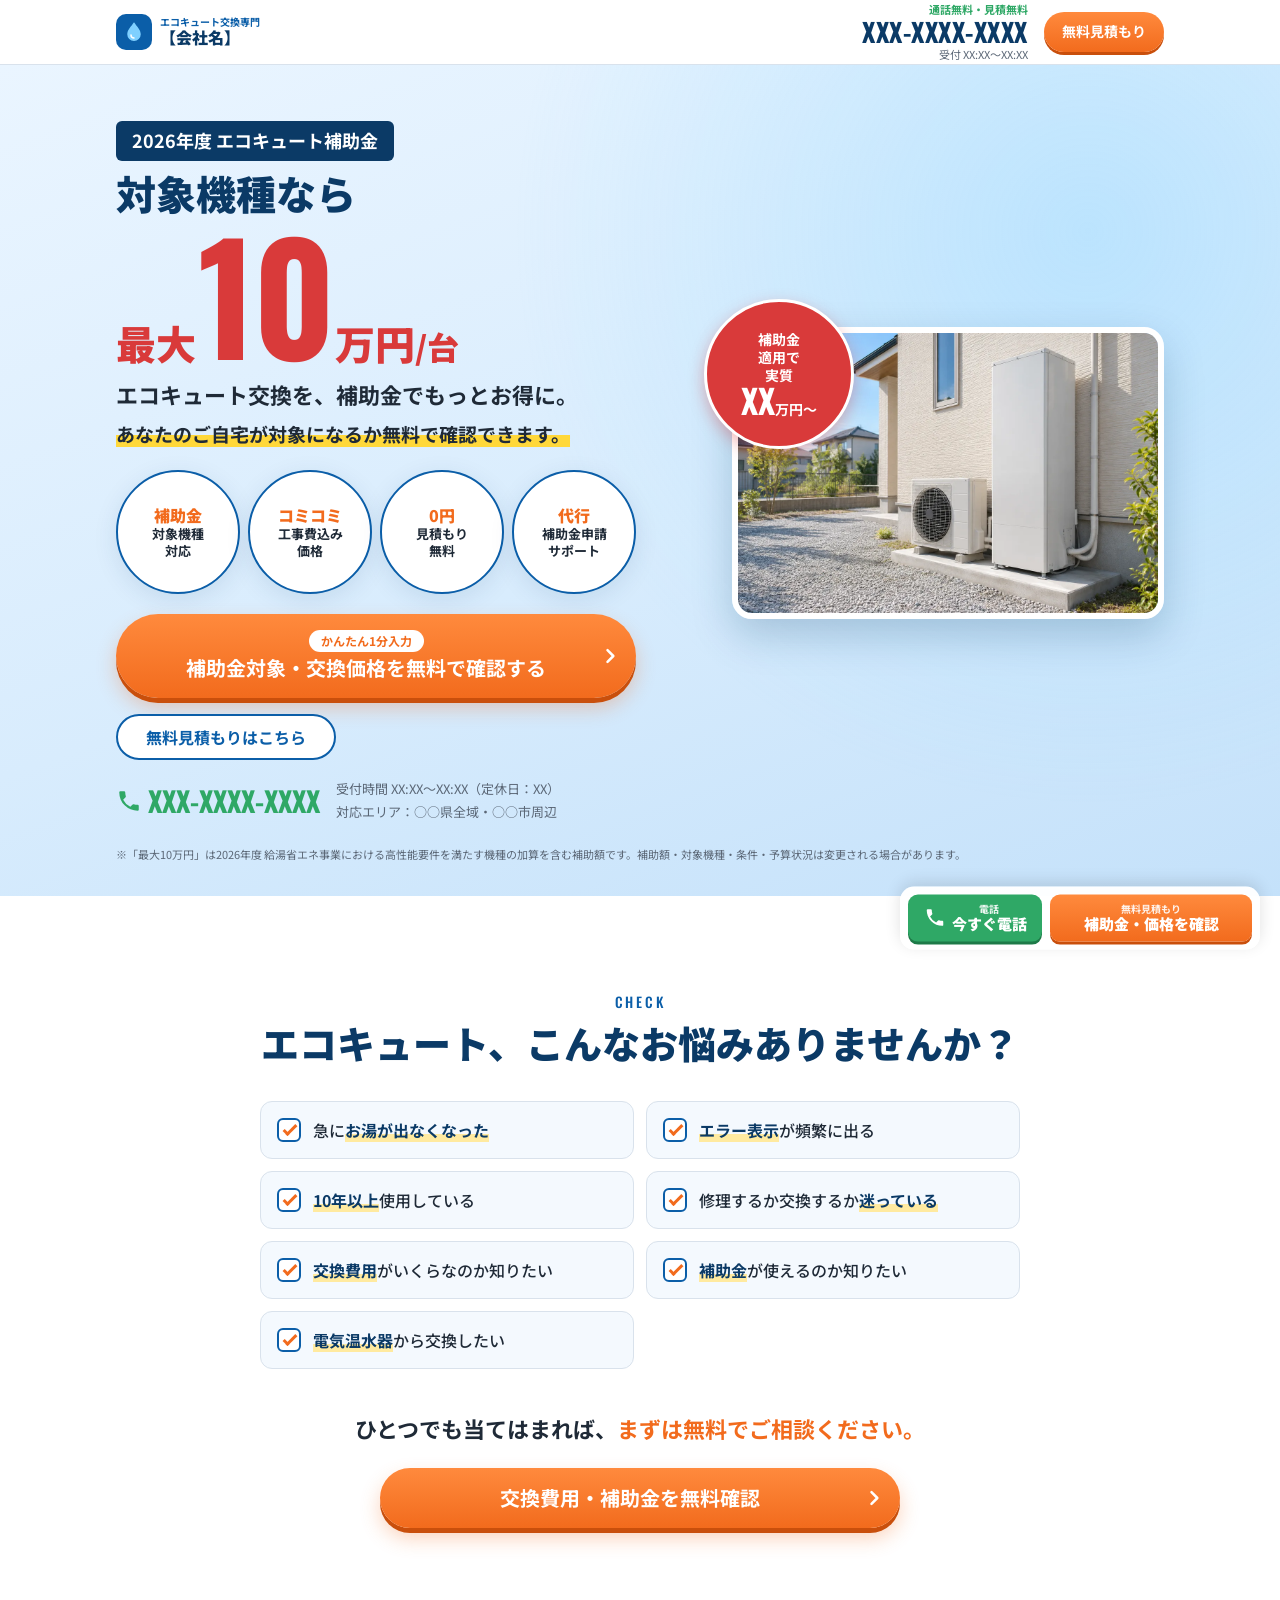
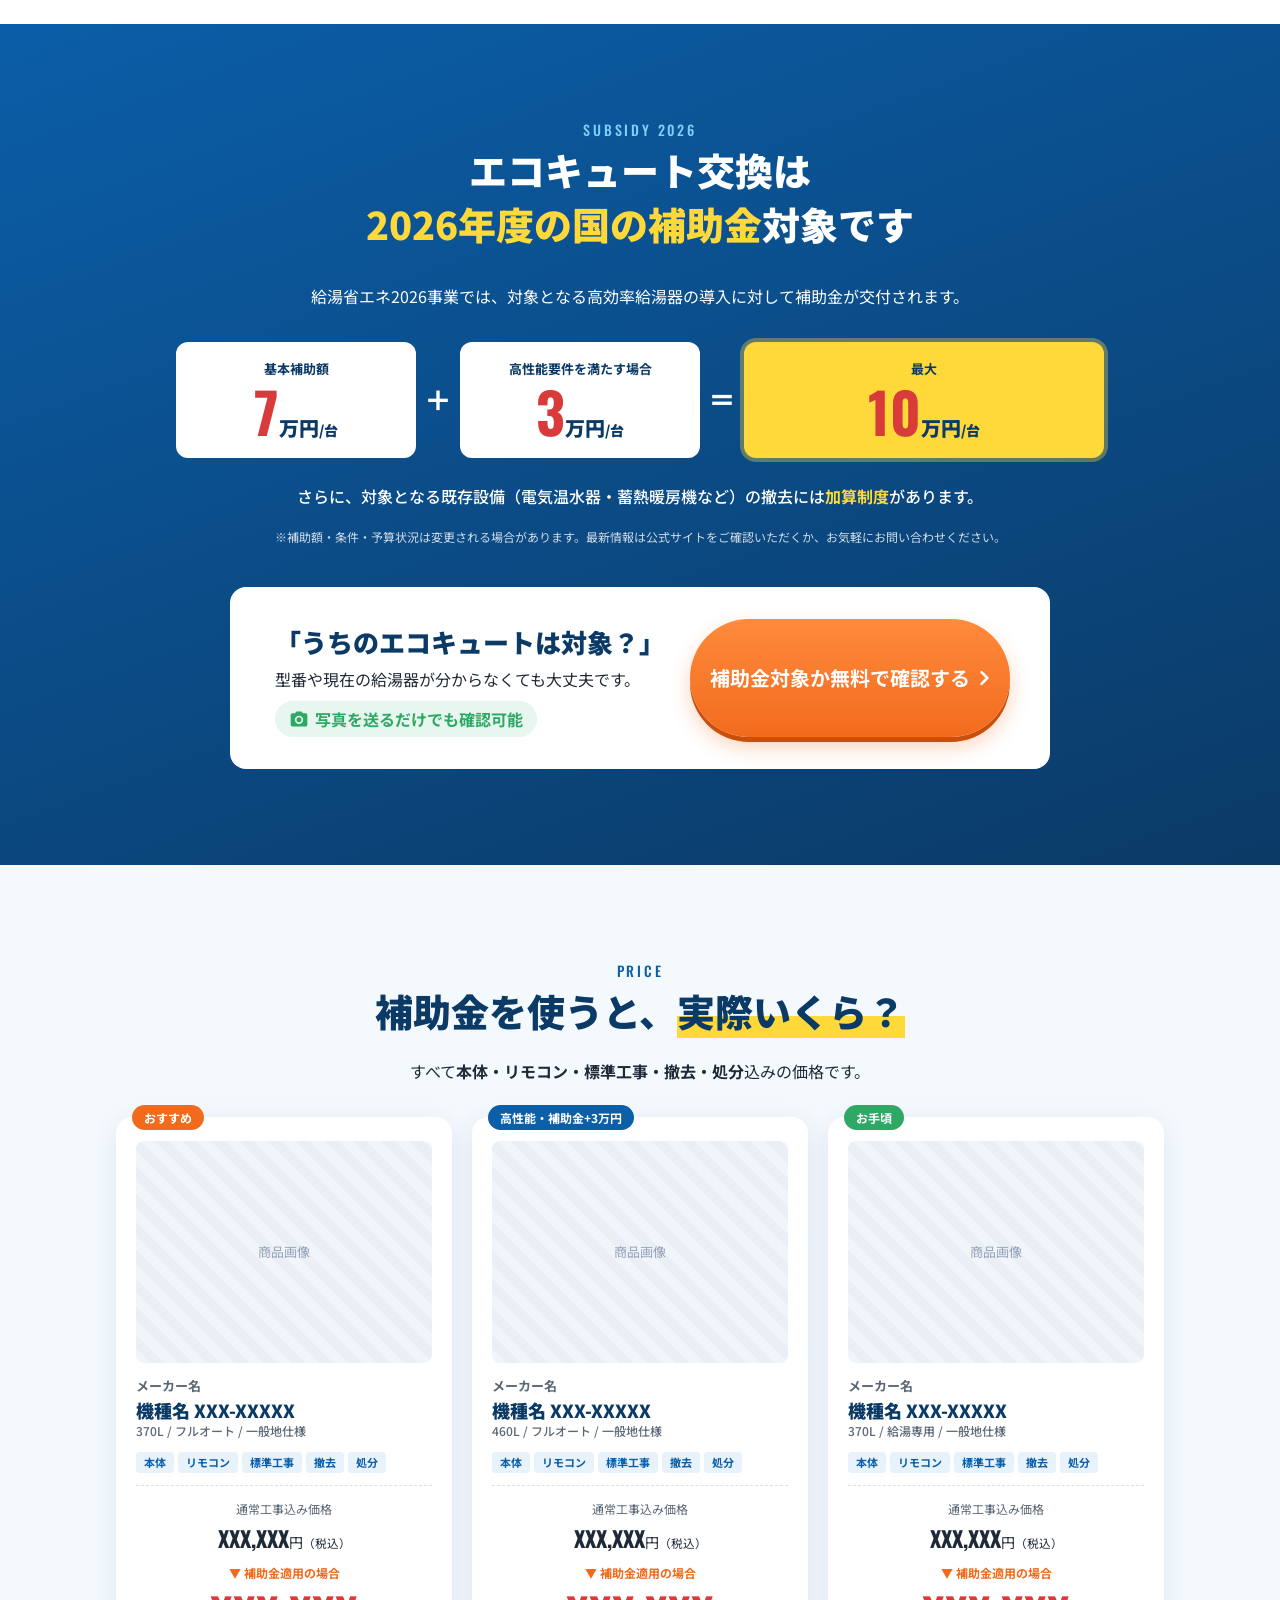
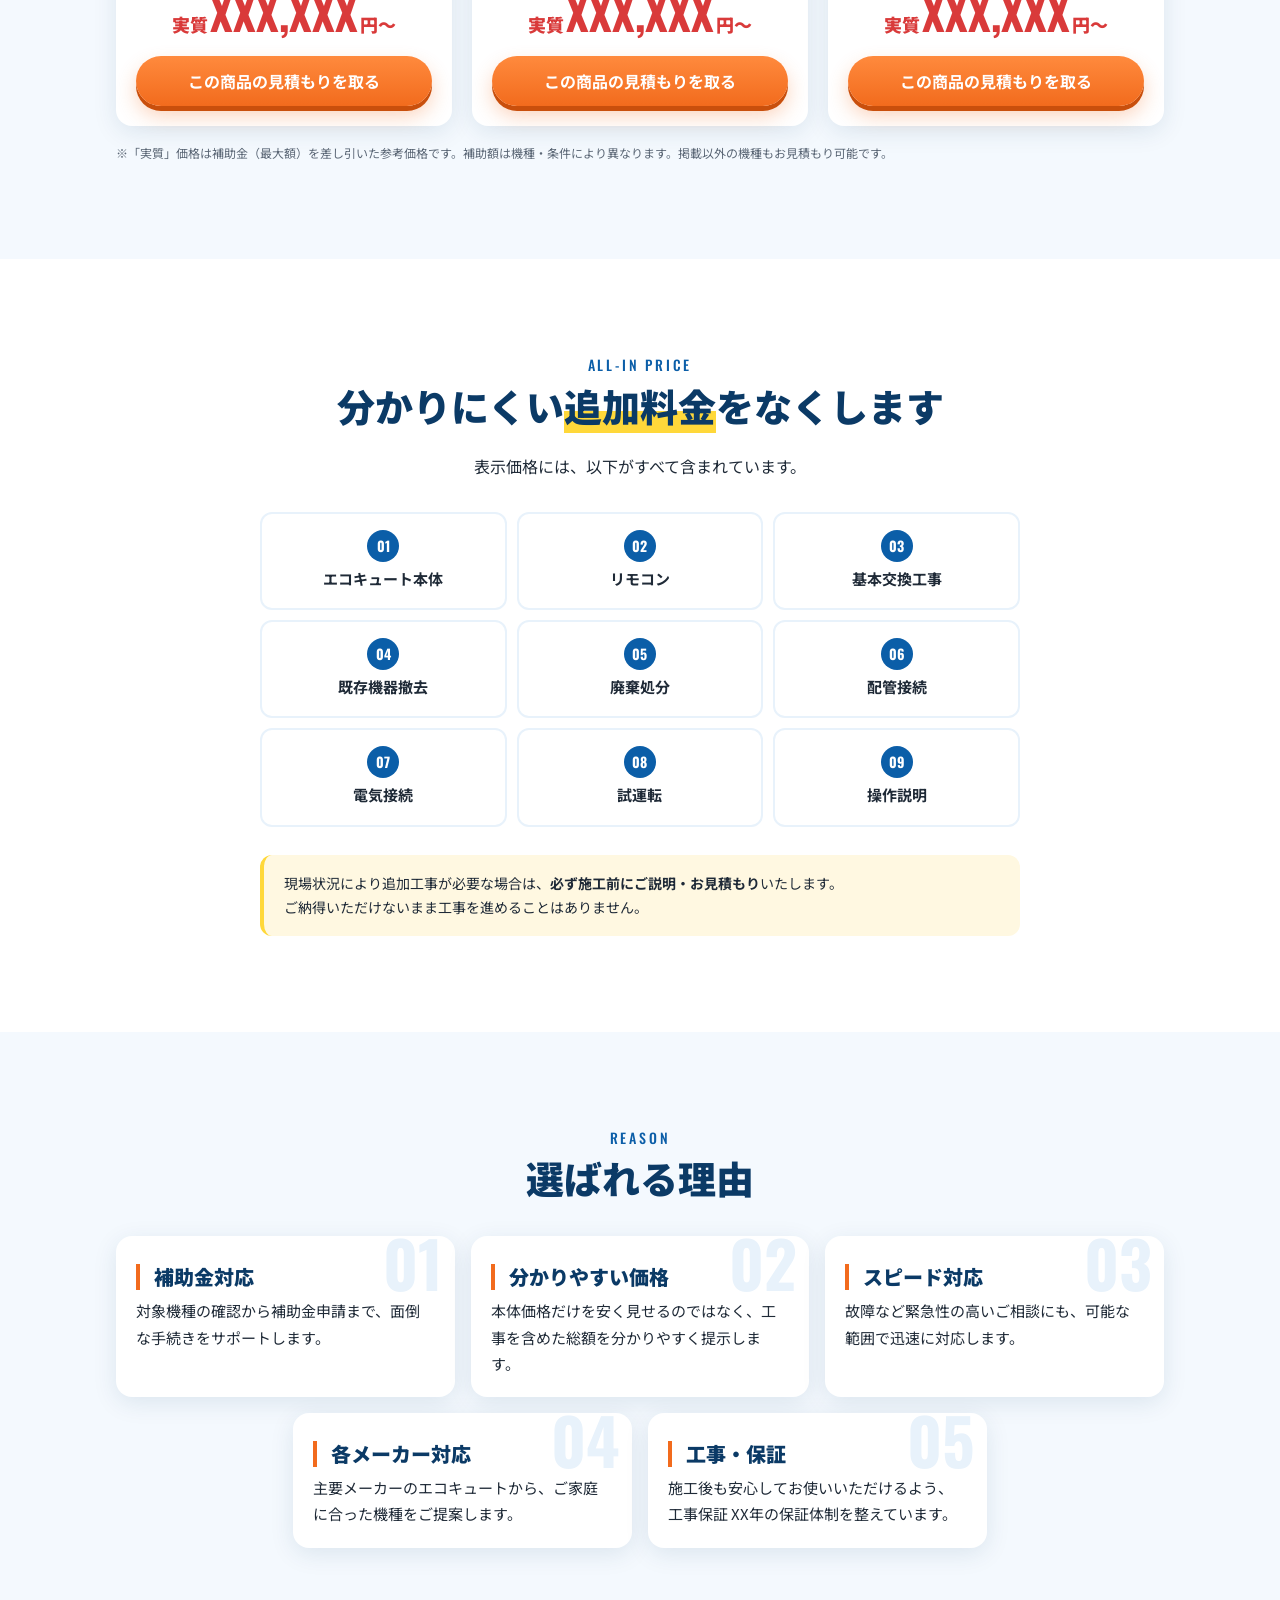
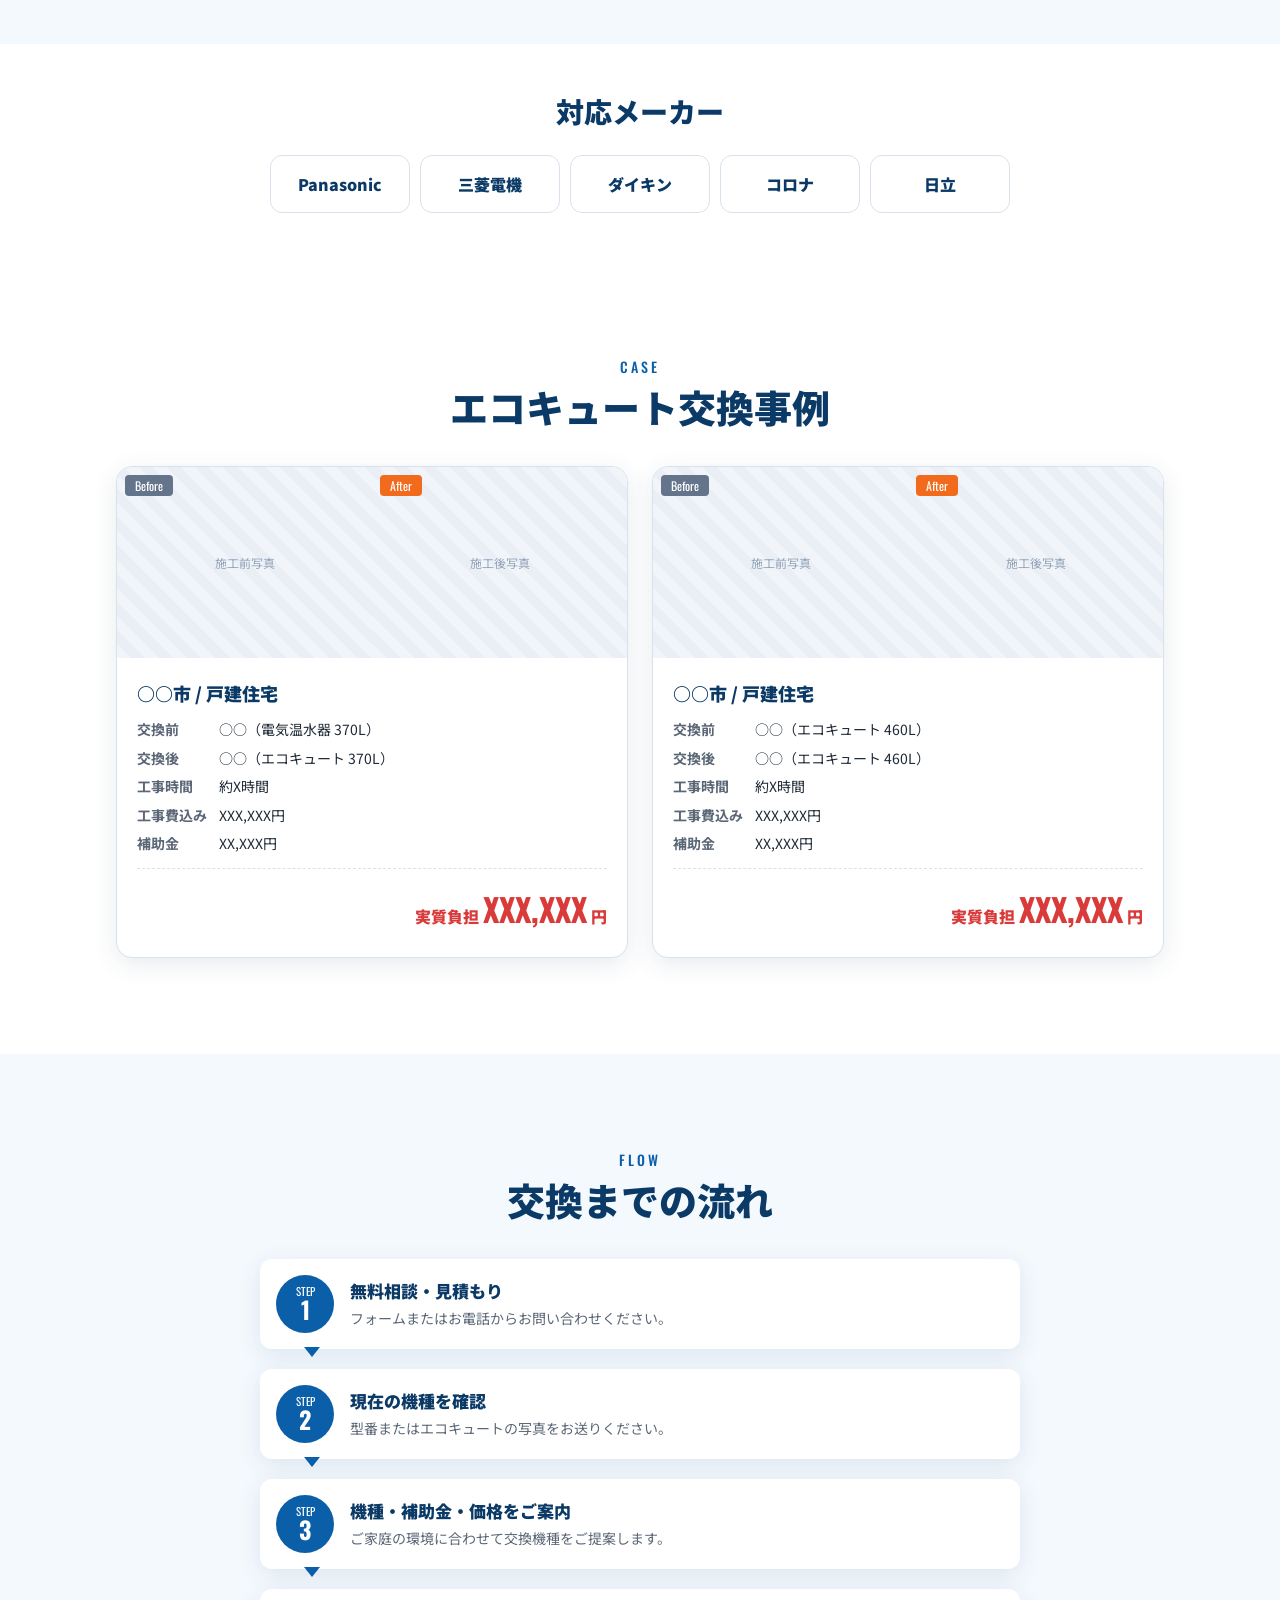
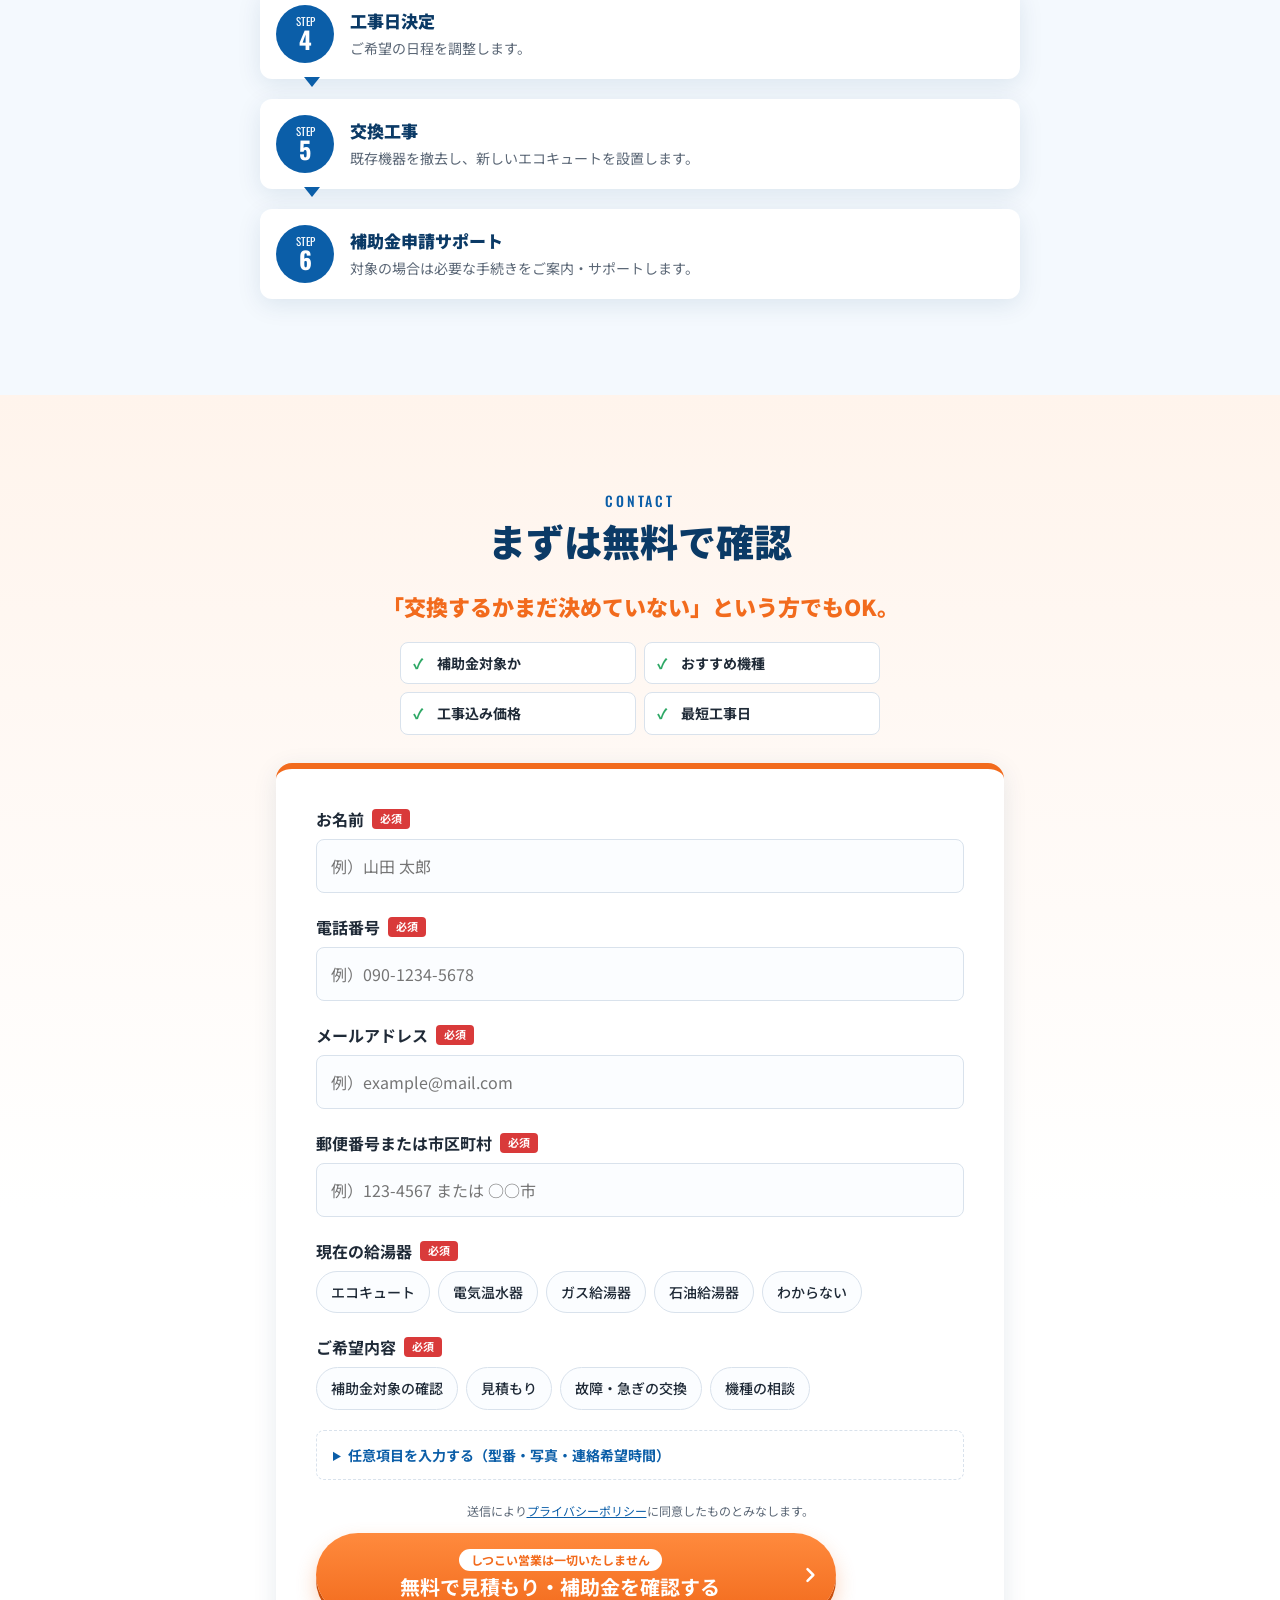
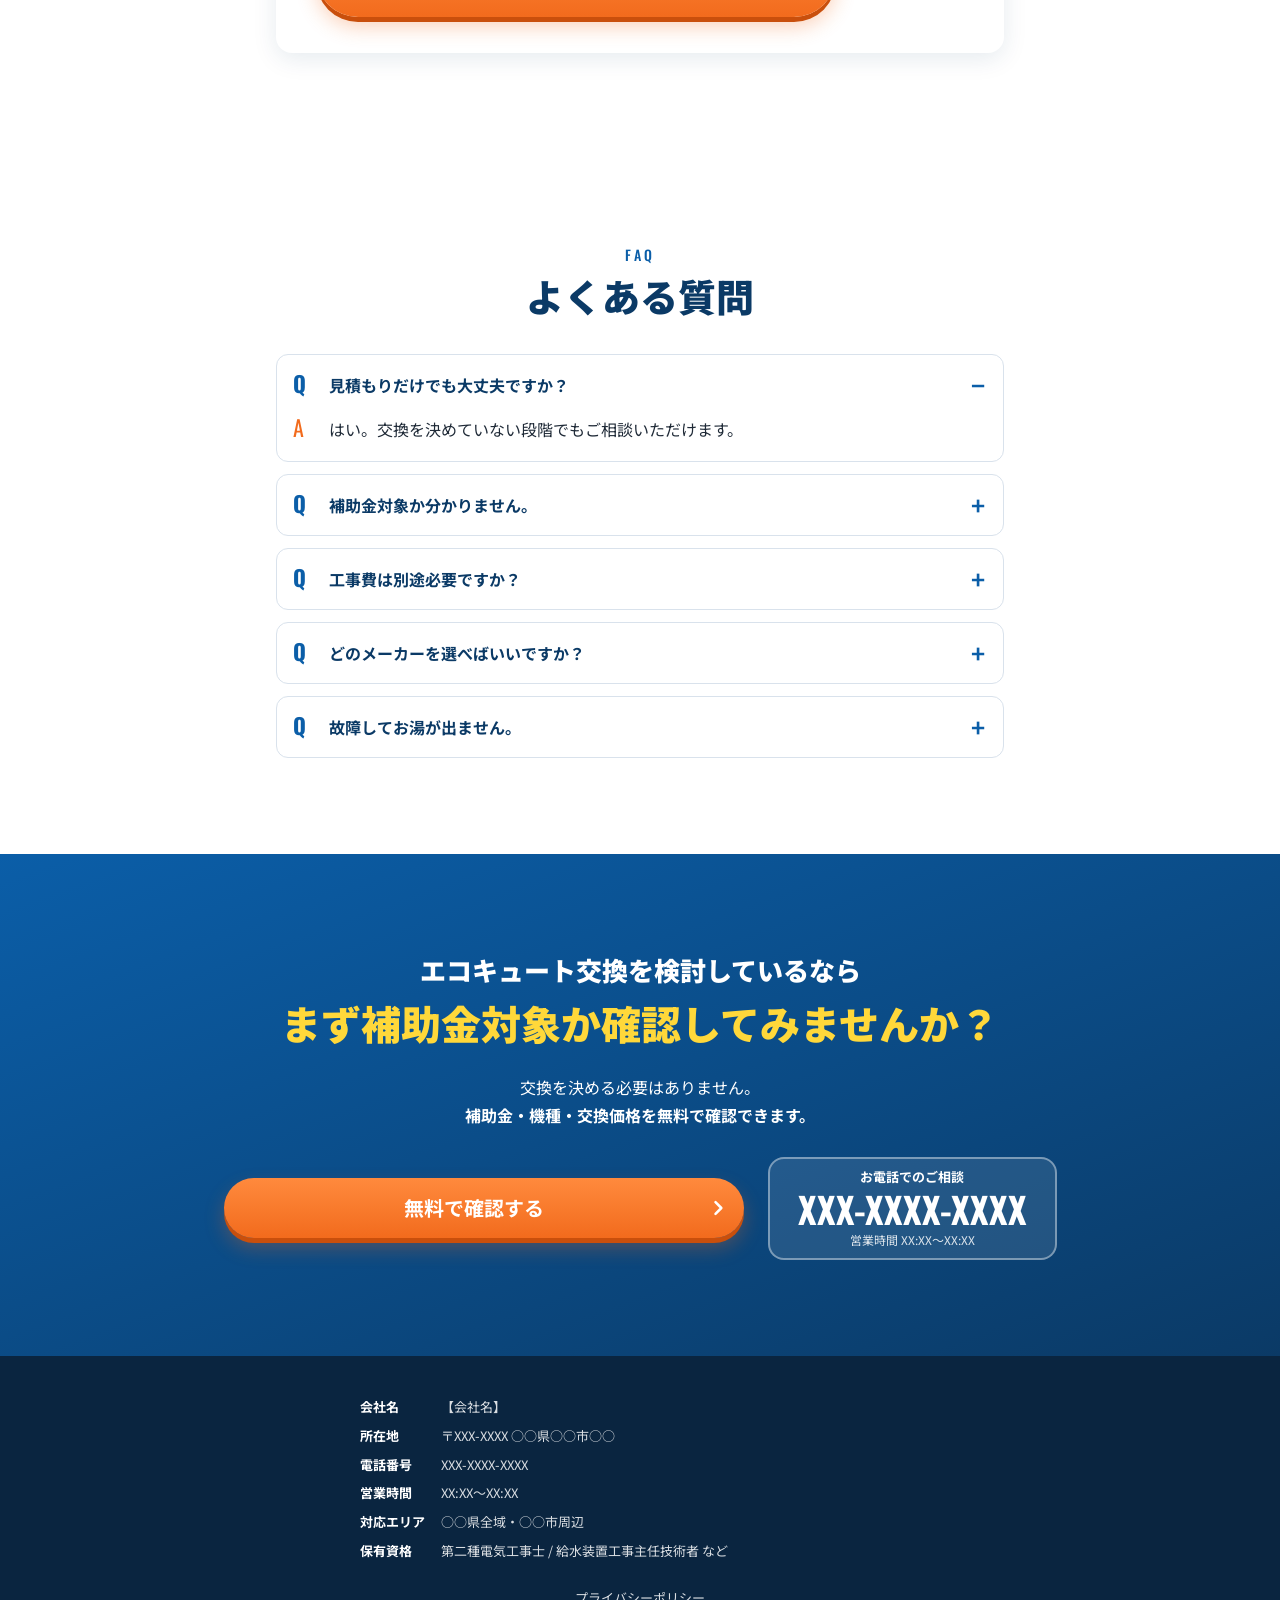
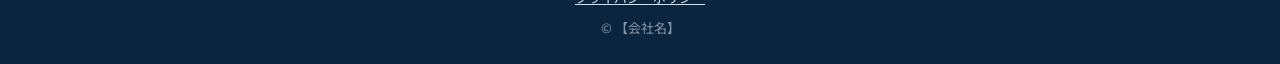
==== index.html @ a85cb8b0 "Add eco cute replacement landing page Static LP built from ecocute_lp_plan.md: subsidy-led first vie" ====
<!DOCTYPE html>
<html lang="ja">
<head>
  <meta charset="UTF-8">
  <meta name="viewport" content="width=device-width, initial-scale=1">
  <title>エコキュート交換｜2026年度補助金 対象機種なら最大10万円/台｜【会社名】</title>
  <meta name="description" content="エコキュート交換は2026年度の国の補助金（給湯省エネ2026事業）対象。対象機種なら最大10万円/台。工事費込みの分かりやすい価格、補助金申請サポート、見積無料。ご自宅が補助金対象か無料で確認できます。">
  <meta name="format-detection" content="telephone=no">
  <meta property="og:type" content="website">
  <meta property="og:title" content="エコキュート交換｜2026年度補助金 対象機種なら最大10万円/台">
  <meta property="og:description" content="補助金対象か・工事費込み価格・最短工事日を無料で確認できます。">
  <meta name="theme-color" content="#0b5ea8">

  <!-- ▼ Google タグ（GTM / gtag）はここに設置。コンバージョンは js/main.js の track() から dataLayer に送信されます -->
  <script>window.dataLayer = window.dataLayer || [];</script>
  <!-- ▲ -->

  <link rel="preconnect" href="https://fonts.googleapis.com">
  <link rel="preconnect" href="https://fonts.gstatic.com" crossorigin>
  <link href="https://fonts.googleapis.com/css2?family=Noto+Sans+JP:wght@400;500;700;900&family=Oswald:wght@500;700&display=swap" rel="stylesheet">
  <link rel="stylesheet" href="css/style.css">
</head>
<body>

<!-- ============ Header ============ -->
<header class="header">
  <div class="container header__inner">
    <a href="#top" class="logo" aria-label="トップへ">
      <span class="logo__mark" aria-hidden="true">
        <svg viewBox="0 0 32 32"><path d="M16 3c4 6 9 10 9 16a9 9 0 0 1-18 0c0-6 5-10 9-16z" fill="currentColor"/><path d="M12 20a4 4 0 0 0 4 4" stroke="#fff" stroke-width="2" fill="none" stroke-linecap="round"/></svg>
      </span>
      <span class="logo__text"><small>エコキュート交換専門</small><span data-cfg="company">【会社名】</span></span>
    </a>
    <div class="header__contact">
      <a href="tel:0000000000" class="header__tel js-tel" data-cfg-href="tel">
        <span class="header__tel-label">通話無料・見積無料</span>
        <span class="header__tel-num" data-cfg="telDisplay">XXX-XXXX-XXXX</span>
        <span class="header__tel-hours">受付 <span data-cfg="hours">XX:XX〜XX:XX</span></span>
      </a>
      <a href="#form" class="btn btn--cta btn--sm js-cta" data-cta="header">無料見積もり</a>
    </div>
  </div>
</header>

<main id="top">

<!-- ============ 3. First View ============ -->
<section class="fv" id="fv">
  <div class="container fv__inner">
    <div class="fv__copy">
      <p class="fv__eyebrow" data-variant-text="eyebrow">2026年度 エコキュート補助金</p>
      <h1 class="fv__title" data-variant-html="title">対象機種なら<br><span class="fv__big"><em>最大</em><strong>10</strong><em>万円</em></span><span class="fv__unit">/台</span></h1>
      <p class="fv__lead" data-variant-text="lead">エコキュート交換を、補助金でもっとお得に。</p>
      <p class="fv__sub" data-variant-html="sub"><mark>あなたのご自宅が対象になるか<br class="sp">無料で確認できます。</mark></p>

      <div class="fv__photo-sp">
        <img src="img/hero-sp.webp" width="800" height="533" alt="" aria-hidden="true">
        <p class="fv__circle fv__circle--sp">補助金<br>適用で<span>実質<strong>XX</strong>万円〜</span></p>
      </div>

      <ul class="fv__badges">
        <li><span>補助金</span>対象機種<br>対応</li>
        <li><span>コミコミ</span>工事費込み<br>価格</li>
        <li><span>0円</span>見積もり<br>無料</li>
        <li><span>代行</span>補助金申請<br>サポート</li>
      </ul>

      <div class="fv__cta">
        <a href="#form" class="btn btn--cta btn--lg js-cta" data-cta="fv_main">
          <span class="btn__small">かんたん1分入力</span>
          <span data-variant-text="cta">補助金対象・交換価格を無料で確認する</span>
          <svg class="btn__arrow" viewBox="0 0 24 24" aria-hidden="true"><path d="M9 5l7 7-7 7" stroke="currentColor" stroke-width="3" fill="none" stroke-linecap="round" stroke-linejoin="round"/></svg>
        </a>
        <a href="#price" class="btn btn--outline js-cta" data-cta="fv_sub">無料見積もりはこちら</a>
      </div>

      <div class="fv__info">
        <a href="tel:0000000000" class="fv__tel js-tel" data-cfg-href="tel">
          <svg viewBox="0 0 24 24" aria-hidden="true"><path d="M6.6 10.8a15.1 15.1 0 0 0 6.6 6.6l2.2-2.2a1 1 0 0 1 1-.25 11.4 11.4 0 0 0 3.6.57 1 1 0 0 1 1 1V20a1 1 0 0 1-1 1A17 17 0 0 1 3 4a1 1 0 0 1 1-1h3.5a1 1 0 0 1 1 1c0 1.25.2 2.45.57 3.57a1 1 0 0 1-.25 1z" fill="currentColor"/></svg>
          <span data-cfg="telDisplay">XXX-XXXX-XXXX</span>
        </a>
        <p>受付時間 <span data-cfg="hours">XX:XX〜XX:XX</span>（<span data-cfg="holiday">定休日：XX</span>）<br>対応エリア：<span data-cfg="area">○○県全域・○○市周辺</span></p>
      </div>
    </div>

    <div class="fv__visual">
      <div class="fv__circle">
        <p>補助金<br>適用で</p>
        <p class="fv__circle-num">実質<br><strong>XX</strong>万円〜</p>
      </div>
      <img class="fv__photo" src="img/hero.webp" width="1200" height="800" alt="戸建住宅に設置されたエコキュート（貯湯タンクとヒートポンプユニット）" fetchpriority="high">
    </div>
  </div>
  <p class="container fv__note">※「最大10万円」は2026年度 給湯省エネ事業における高性能要件を満たす機種の加算を含む補助額です。補助額・対象機種・条件・予算状況は変更される場合があります。</p>
</section>

<!-- ============ 4. Worries ============ -->
<section class="section worries" id="worries">
  <div class="container">
    <h2 class="heading"><span class="heading__sub">CHECK</span>エコキュート、<br class="sp">こんなお悩みありませんか？</h2>
    <ul class="worries__list">
      <li>急に<strong>お湯が出なくなった</strong></li>
      <li><strong>エラー表示</strong>が頻繁に出る</li>
      <li><strong>10年以上</strong>使用している</li>
      <li>修理するか交換するか<strong>迷っている</strong></li>
      <li><strong>交換費用</strong>がいくらなのか知りたい</li>
      <li><strong>補助金</strong>が使えるのか知りたい</li>
      <li><strong>電気温水器</strong>から交換したい</li>
    </ul>
    <div class="worries__close">
      <p>ひとつでも当てはまれば、<br class="sp"><strong>まずは無料でご相談ください。</strong></p>
      <a href="#form" class="btn btn--cta btn--lg js-cta" data-cta="worries">交換費用・補助金を無料確認
        <svg class="btn__arrow" viewBox="0 0 24 24" aria-hidden="true"><path d="M9 5l7 7-7 7" stroke="currentColor" stroke-width="3" fill="none" stroke-linecap="round" stroke-linejoin="round"/></svg>
      </a>
    </div>
  </div>
</section>

<!-- ============ 5. Subsidy ============ -->
<section class="section subsidy" id="subsidy">
  <div class="container">
    <h2 class="heading heading--light"><span class="heading__sub">SUBSIDY 2026</span>エコキュート交換は<br><span class="u-yellow">2026年度の国の補助金</span><br class="sp">対象です</h2>
    <p class="subsidy__desc">給湯省エネ2026事業では、対象となる高効率給湯器の導入に対して補助金が交付されます。</p>

    <div class="subsidy__calc">
      <div class="subsidy__box">
        <p class="subsidy__label">基本補助額</p>
        <p class="subsidy__num"><strong>7</strong>万円<small>/台</small></p>
      </div>
      <span class="subsidy__op">＋</span>
      <div class="subsidy__box">
        <p class="subsidy__label">高性能要件を満たす場合</p>
        <p class="subsidy__num"><strong>3</strong>万円<small>/台</small></p>
      </div>
      <span class="subsidy__op">＝</span>
      <div class="subsidy__box subsidy__box--max">
        <p class="subsidy__label">最大</p>
        <p class="subsidy__num"><strong>10</strong>万円<small>/台</small></p>
      </div>
    </div>
    <p class="subsidy__plus">さらに、対象となる既存設備（電気温水器・蓄熱暖房機など）の撤去には<strong>加算制度</strong>があります。</p>
    <p class="note note--light">※補助額・条件・予算状況は変更される場合があります。最新情報は公式サイトをご確認いただくか、お気軽にお問い合わせください。</p>

    <div class="subsidy__check">
      <div class="subsidy__check-text">
        <p class="subsidy__check-q">「うちのエコキュートは対象？」</p>
        <p>型番や現在の給湯器が分からなくても大丈夫です。</p>
        <p class="subsidy__check-photo">
          <svg viewBox="0 0 24 24" aria-hidden="true"><path d="M9 3 7.2 5H4a2 2 0 0 0-2 2v12a2 2 0 0 0 2 2h16a2 2 0 0 0 2-2V7a2 2 0 0 0-2-2h-3.2L15 3H9zm3 5a5 5 0 1 1 0 10 5 5 0 0 1 0-10zm0 2a3 3 0 1 0 0 6 3 3 0 0 0 0-6z" fill="currentColor"/></svg>
          写真を送るだけでも確認可能
        </p>
      </div>
      <a href="#form" class="btn btn--cta btn--lg js-cta" data-cta="subsidy">補助金対象か無料で確認する
        <svg class="btn__arrow" viewBox="0 0 24 24" aria-hidden="true"><path d="M9 5l7 7-7 7" stroke="currentColor" stroke-width="3" fill="none" stroke-linecap="round" stroke-linejoin="round"/></svg>
      </a>
    </div>
  </div>
</section>

<!-- ============ 6. Price ============ -->
<section class="section price" id="price">
  <div class="container">
    <h2 class="heading"><span class="heading__sub">PRICE</span>補助金を使うと、<br class="sp"><span class="u-marker">実際いくら？</span></h2>
    <p class="section__lead">すべて<strong>本体・リモコン・標準工事・撤去・処分</strong>込みの価格です。</p>

    <!-- ※商品・価格はクライアント確定後に実データへ差し替え -->
    <div class="price__grid">
      <article class="product">
        <p class="product__tag">おすすめ</p>
        <div class="product__img" aria-hidden="true"><span>商品画像</span></div>
        <p class="product__maker">メーカー名</p>
        <h3 class="product__name">機種名 XXX-XXXXX<small>370L / フルオート / 一般地仕様</small></h3>
        <ul class="product__incl"><li>本体</li><li>リモコン</li><li>標準工事</li><li>撤去</li><li>処分</li></ul>
        <div class="product__price">
          <p class="product__regular">通常工事込み価格<span><strong>XXX,XXX</strong>円<small>（税込）</small></span></p>
          <p class="product__down" aria-hidden="true">▼ 補助金適用の場合</p>
          <p class="product__net">実質<strong>XXX,XXX</strong>円〜</p>
        </div>
        <a href="#form" class="btn btn--cta btn--block js-cta js-product" data-cta="product_1" data-product="メーカー名 機種名A">この商品の見積もりを取る</a>
      </article>

      <article class="product">
        <p class="product__tag product__tag--blue">高性能・補助金+3万円</p>
        <div class="product__img" aria-hidden="true"><span>商品画像</span></div>
        <p class="product__maker">メーカー名</p>
        <h3 class="product__name">機種名 XXX-XXXXX<small>460L / フルオート / 一般地仕様</small></h3>
        <ul class="product__incl"><li>本体</li><li>リモコン</li><li>標準工事</li><li>撤去</li><li>処分</li></ul>
        <div class="product__price">
          <p class="product__regular">通常工事込み価格<span><strong>XXX,XXX</strong>円<small>（税込）</small></span></p>
          <p class="product__down" aria-hidden="true">▼ 補助金適用の場合</p>
          <p class="product__net">実質<strong>XXX,XXX</strong>円〜</p>
        </div>
        <a href="#form" class="btn btn--cta btn--block js-cta js-product" data-cta="product_2" data-product="メーカー名 機種名B">この商品の見積もりを取る</a>
      </article>

      <article class="product">
        <p class="product__tag product__tag--green">お手頃</p>
        <div class="product__img" aria-hidden="true"><span>商品画像</span></div>
        <p class="product__maker">メーカー名</p>
        <h3 class="product__name">機種名 XXX-XXXXX<small>370L / 給湯専用 / 一般地仕様</small></h3>
        <ul class="product__incl"><li>本体</li><li>リモコン</li><li>標準工事</li><li>撤去</li><li>処分</li></ul>
        <div class="product__price">
          <p class="product__regular">通常工事込み価格<span><strong>XXX,XXX</strong>円<small>（税込）</small></span></p>
          <p class="product__down" aria-hidden="true">▼ 補助金適用の場合</p>
          <p class="product__net">実質<strong>XXX,XXX</strong>円〜</p>
        </div>
        <a href="#form" class="btn btn--cta btn--block js-cta js-product" data-cta="product_3" data-product="メーカー名 機種名C">この商品の見積もりを取る</a>
      </article>
    </div>
    <p class="note">※「実質」価格は補助金（最大額）を差し引いた参考価格です。補助額は機種・条件により異なります。掲載以外の機種もお見積もり可能です。</p>
  </div>
</section>

<!-- ============ 7. All-in ============ -->
<section class="section allin" id="allin">
  <div class="container">
    <h2 class="heading"><span class="heading__sub">ALL-IN PRICE</span>分かりにくい<span class="u-marker">追加料金</span>を<br class="sp">なくします</h2>
    <p class="section__lead">表示価格には、以下がすべて含まれています。</p>
    <ul class="allin__list">
      <li><i>01</i>エコキュート本体</li>
      <li><i>02</i>リモコン</li>
      <li><i>03</i>基本交換工事</li>
      <li><i>04</i>既存機器撤去</li>
      <li><i>05</i>廃棄処分</li>
      <li><i>06</i>配管接続</li>
      <li><i>07</i>電気接続</li>
      <li><i>08</i>試運転</li>
      <li><i>09</i>操作説明</li>
    </ul>
    <p class="allin__note">現場状況により追加工事が必要な場合は、<strong>必ず施工前にご説明・お見積もり</strong>いたします。<br>ご納得いただけないまま工事を進めることはありません。</p>
  </div>
</section>

<!-- ============ 8. Reasons ============ -->
<section class="section reasons" id="reasons">
  <div class="container">
    <h2 class="heading"><span class="heading__sub">REASON</span>選ばれる理由</h2>
    <ol class="reasons__list">
      <li>
        <span class="reasons__num">01</span>
        <h3>補助金対応</h3>
        <p>対象機種の確認から補助金申請まで、面倒な手続きをサポートします。</p>
      </li>
      <li>
        <span class="reasons__num">02</span>
        <h3>分かりやすい価格</h3>
        <p>本体価格だけを安く見せるのではなく、工事を含めた総額を分かりやすく提示します。</p>
      </li>
      <li>
        <span class="reasons__num">03</span>
        <h3>スピード対応</h3>
        <p>故障など緊急性の高いご相談にも、可能な範囲で迅速に対応します。</p>
      </li>
      <li>
        <span class="reasons__num">04</span>
        <h3>各メーカー対応</h3>
        <p>主要メーカーのエコキュートから、ご家庭に合った機種をご提案します。</p>
      </li>
      <li>
        <span class="reasons__num">05</span>
        <h3>工事・保証</h3>
        <p>施工後も安心してお使いいただけるよう、<span data-cfg="warranty">工事保証 XX年</span>の保証体制を整えています。</p>
      </li>
    </ol>
  </div>
</section>

<!-- ============ 9. Makers ============ -->
<section class="section makers" id="makers">
  <div class="container">
    <h2 class="heading heading--sm">対応メーカー</h2>
    <!-- ※実際の取扱メーカーに合わせて変更。ロゴ画像がある場合は <img> に差し替え -->
    <ul class="makers__list">
      <li>Panasonic</li>
      <li>三菱電機</li>
      <li>ダイキン</li>
      <li>コロナ</li>
      <li>日立</li>
    </ul>
  </div>
</section>

<!-- ============ 10. Cases ============ -->
<section class="section cases" id="cases">
  <div class="container">
    <h2 class="heading"><span class="heading__sub">CASE</span>エコキュート交換事例</h2>
    <!-- ※施工事例・写真はクライアント提供データに差し替え -->
    <div class="cases__grid">
      <article class="case">
        <div class="case__photos">
          <figure><span class="case__label">Before</span><div class="case__ph">施工前写真</div></figure>
          <figure><span class="case__label case__label--after">After</span><div class="case__ph">施工後写真</div></figure>
        </div>
        <div class="case__body">
          <h3 class="case__title">○○市 / 戸建住宅</h3>
          <dl class="case__spec">
            <dt>交換前</dt><dd>○○（電気温水器 370L）</dd>
            <dt>交換後</dt><dd>○○（エコキュート 370L）</dd>
            <dt>工事時間</dt><dd>約X時間</dd>
            <dt>工事費込み</dt><dd>XXX,XXX円</dd>
            <dt>補助金</dt><dd>XX,XXX円</dd>
          </dl>
          <p class="case__net">実質負担<strong>XXX,XXX</strong>円</p>
        </div>
      </article>
      <article class="case">
        <div class="case__photos">
          <figure><span class="case__label">Before</span><div class="case__ph">施工前写真</div></figure>
          <figure><span class="case__label case__label--after">After</span><div class="case__ph">施工後写真</div></figure>
        </div>
        <div class="case__body">
          <h3 class="case__title">○○市 / 戸建住宅</h3>
          <dl class="case__spec">
            <dt>交換前</dt><dd>○○（エコキュート 460L）</dd>
            <dt>交換後</dt><dd>○○（エコキュート 460L）</dd>
            <dt>工事時間</dt><dd>約X時間</dd>
            <dt>工事費込み</dt><dd>XXX,XXX円</dd>
            <dt>補助金</dt><dd>XX,XXX円</dd>
          </dl>
          <p class="case__net">実質負担<strong>XXX,XXX</strong>円</p>
        </div>
      </article>
    </div>
  </div>
</section>

<!-- ============ 11. Flow ============ -->
<section class="section flow" id="flow">
  <div class="container">
    <h2 class="heading"><span class="heading__sub">FLOW</span>交換までの流れ</h2>
    <ol class="flow__list">
      <li><span class="flow__step">STEP<b>1</b></span><div><h3>無料相談・見積もり</h3><p>フォームまたはお電話からお問い合わせください。</p></div></li>
      <li><span class="flow__step">STEP<b>2</b></span><div><h3>現在の機種を確認</h3><p>型番またはエコキュートの写真をお送りください。</p></div></li>
      <li><span class="flow__step">STEP<b>3</b></span><div><h3>機種・補助金・価格をご案内</h3><p>ご家庭の環境に合わせて交換機種をご提案します。</p></div></li>
      <li><span class="flow__step">STEP<b>4</b></span><div><h3>工事日決定</h3><p>ご希望の日程を調整します。</p></div></li>
      <li><span class="flow__step">STEP<b>5</b></span><div><h3>交換工事</h3><p>既存機器を撤去し、新しいエコキュートを設置します。</p></div></li>
      <li><span class="flow__step">STEP<b>6</b></span><div><h3>補助金申請サポート</h3><p>対象の場合は必要な手続きをご案内・サポートします。</p></div></li>
    </ol>
  </div>
</section>

<!-- ============ 12. Form ============ -->
<section class="section form-sec" id="form">
  <div class="container container--narrow">
    <h2 class="heading"><span class="heading__sub">CONTACT</span>まずは無料で確認</h2>
    <p class="form-sec__ok">「交換するかまだ決めていない」<br class="sp">という方でもOK。</p>
    <ul class="form-sec__checks">
      <li>補助金対象か</li>
      <li>おすすめ機種</li>
      <li>工事込み価格</li>
      <li>最短工事日</li>
    </ul>

    <!-- 送信先: action を Formspree / Googleフォーム / 自社サーバー等のエンドポイントに差し替え -->
    <form class="form" id="contactForm" action="" method="post" enctype="multipart/form-data" novalidate>
      <input type="hidden" name="lp_variant" id="lpVariant">
      <input type="hidden" name="product" id="productField">
      <input type="hidden" name="utm" id="utmField">

      <div class="form__row">
        <label for="f-name">お名前<span class="req">必須</span></label>
        <input type="text" id="f-name" name="name" autocomplete="name" placeholder="例）山田 太郎" required>
      </div>
      <div class="form__row">
        <label for="f-tel">電話番号<span class="req">必須</span></label>
        <input type="tel" id="f-tel" name="tel" autocomplete="tel" inputmode="tel" placeholder="例）090-1234-5678" required pattern="[0-9\-]{10,13}">
      </div>
      <div class="form__row">
        <label for="f-email">メールアドレス<span class="req">必須</span></label>
        <input type="email" id="f-email" name="email" autocomplete="email" placeholder="例）example@mail.com" required>
      </div>
      <div class="form__row">
        <label for="f-area">郵便番号または市区町村<span class="req">必須</span></label>
        <input type="text" id="f-area" name="area" autocomplete="postal-code" placeholder="例）123-4567 または ○○市" required>
      </div>
      <fieldset class="form__row">
        <legend>現在の給湯器<span class="req">必須</span></legend>
        <div class="form__chips">
          <label><input type="radio" name="current" value="エコキュート" required><span>エコキュート</span></label>
          <label><input type="radio" name="current" value="電気温水器"><span>電気温水器</span></label>
          <label><input type="radio" name="current" value="ガス給湯器"><span>ガス給湯器</span></label>
          <label><input type="radio" name="current" value="石油給湯器"><span>石油給湯器</span></label>
          <label><input type="radio" name="current" value="わからない"><span>わからない</span></label>
        </div>
      </fieldset>
      <fieldset class="form__row">
        <legend>ご希望内容<span class="req">必須</span></legend>
        <div class="form__chips">
          <label><input type="checkbox" name="request" value="補助金対象の確認"><span>補助金対象の確認</span></label>
          <label><input type="checkbox" name="request" value="見積もり"><span>見積もり</span></label>
          <label><input type="checkbox" name="request" value="故障・急ぎの交換"><span>故障・急ぎの交換</span></label>
          <label><input type="checkbox" name="request" value="機種の相談"><span>機種の相談</span></label>
        </div>
      </fieldset>

      <details class="form__optional">
        <summary>任意項目を入力する（型番・写真・連絡希望時間）</summary>
        <div class="form__row">
          <label for="f-model">現在の機種型番<span class="opt">任意</span></label>
          <input type="text" id="f-model" name="model" placeholder="例）HE-XXXXX（分からなければ空欄でOK）">
        </div>
        <div class="form__row">
          <label for="f-photo">写真アップロード<span class="opt">任意</span></label>
          <input type="file" id="f-photo" name="photo" accept="image/*" multiple>
          <p class="form__hint">本体・銘板（型番シール）・リモコンの写真があるとスムーズです。</p>
        </div>
        <div class="form__row">
          <label for="f-time">希望連絡時間<span class="opt">任意</span></label>
          <select id="f-time" name="time">
            <option value="">指定なし</option>
            <option>午前（9〜12時）</option>
            <option>午後（12〜15時）</option>
            <option>夕方（15〜18時）</option>
            <option>夜（18時以降）</option>
          </select>
        </div>
      </details>

      <p class="form__privacy">送信により<a href="#privacy">プライバシーポリシー</a>に同意したものとみなします。</p>
      <p class="form__error" id="formError" role="alert" hidden></p>

      <button type="submit" class="btn btn--cta btn--lg btn--block">
        <span class="btn__small">しつこい営業は一切いたしません</span>
        <span>無料で見積もり・<br class="sp">補助金を確認する</span>
        <svg class="btn__arrow" viewBox="0 0 24 24" aria-hidden="true"><path d="M9 5l7 7-7 7" stroke="currentColor" stroke-width="3" fill="none" stroke-linecap="round" stroke-linejoin="round"/></svg>
      </button>
    </form>

    <div class="form__thanks" id="formThanks" hidden>
      <p class="form__thanks-title">お問い合わせありがとうございます</p>
      <p>内容を確認のうえ、担当者より折り返しご連絡いたします。<br>お急ぎの方はお電話ください。</p>
      <a href="tel:0000000000" class="btn btn--tel js-tel" data-cfg-href="tel"><span data-cfg="telDisplay">XXX-XXXX-XXXX</span></a>
    </div>
  </div>
</section>

<!-- ============ 13. FAQ ============ -->
<section class="section faq" id="faq">
  <div class="container container--narrow">
    <h2 class="heading"><span class="heading__sub">FAQ</span>よくある質問</h2>
    <div class="faq__list">
      <details class="faq__item" open>
        <summary>見積もりだけでも大丈夫ですか？</summary>
        <p>はい。交換を決めていない段階でもご相談いただけます。</p>
      </details>
      <details class="faq__item">
        <summary>補助金対象か分かりません。</summary>
        <p>現在の機種やご希望の機種を確認し、対象となるかご案内します。型番が分からない場合は写真をお送りいただくだけでも確認できます。</p>
      </details>
      <details class="faq__item">
        <summary>工事費は別途必要ですか？</summary>
        <p>標準工事を含む価格を基本としてご案内しています。追加工事が必要な場合は、施工前に必ずご説明いたします。</p>
      </details>
      <details class="faq__item">
        <summary>どのメーカーを選べばいいですか？</summary>
        <p>現在の使用状況、ご家族の人数、設置環境、ご予算などから最適な機種をご提案します。</p>
      </details>
      <details class="faq__item">
        <summary>故障してお湯が出ません。</summary>
        <p>状況と在庫・工事スケジュールを確認し、可能な限り早い日程をご案内します。お急ぎの場合はお電話ください。</p>
      </details>
    </div>
  </div>
</section>

<!-- ============ 14. Final CTA ============ -->
<section class="section final" id="final">
  <div class="container">
    <h2 class="final__title">エコキュート交換を検討しているなら<br><span>まず補助金対象か<br class="sp">確認してみませんか？</span></h2>
    <p class="final__lead">交換を決める必要はありません。<br><strong>補助金・機種・交換価格を無料で確認できます。</strong></p>
    <div class="final__actions">
      <a href="#form" class="btn btn--cta btn--lg js-cta" data-cta="final">無料で確認する
        <svg class="btn__arrow" viewBox="0 0 24 24" aria-hidden="true"><path d="M9 5l7 7-7 7" stroke="currentColor" stroke-width="3" fill="none" stroke-linecap="round" stroke-linejoin="round"/></svg>
      </a>
      <a href="tel:0000000000" class="final__tel js-tel" data-cfg-href="tel">
        <span class="final__tel-label">お電話でのご相談</span>
        <span class="final__tel-num" data-cfg="telDisplay">XXX-XXXX-XXXX</span>
        <span class="final__tel-hours">営業時間 <span data-cfg="hours">XX:XX〜XX:XX</span></span>
      </a>
    </div>
  </div>
</section>

</main>

<!-- ============ Footer ============ -->
<footer class="footer">
  <div class="container">
    <dl class="footer__info">
      <dt>会社名</dt><dd data-cfg="company">【会社名】</dd>
      <dt>所在地</dt><dd data-cfg="address">〒XXX-XXXX ○○県○○市○○</dd>
      <dt>電話番号</dt><dd data-cfg="telDisplay">XXX-XXXX-XXXX</dd>
      <dt>営業時間</dt><dd data-cfg="hours">XX:XX〜XX:XX</dd>
      <dt>対応エリア</dt><dd data-cfg="area">○○県全域・○○市周辺</dd>
      <dt>保有資格</dt><dd data-cfg="license">第二種電気工事士 / 給水装置工事主任技術者 など</dd>
    </dl>
    <p class="footer__privacy" id="privacy"><a href="#">プライバシーポリシー</a></p>
    <p class="footer__copy">&copy; <span data-cfg="company">【会社名】</span></p>
  </div>
</footer>

<!-- ============ 15. SP Fixed CTA ============ -->
<nav class="fixed-cta" aria-label="お問い合わせ">
  <a href="tel:0000000000" class="fixed-cta__tel js-tel" data-cfg-href="tel">
    <svg viewBox="0 0 24 24" aria-hidden="true"><path d="M6.6 10.8a15.1 15.1 0 0 0 6.6 6.6l2.2-2.2a1 1 0 0 1 1-.25 11.4 11.4 0 0 0 3.6.57 1 1 0 0 1 1 1V20a1 1 0 0 1-1 1A17 17 0 0 1 3 4a1 1 0 0 1 1-1h3.5a1 1 0 0 1 1 1c0 1.25.2 2.45.57 3.57a1 1 0 0 1-.25 1z" fill="currentColor"/></svg>
    <span><small>電話</small>今すぐ電話</span>
  </a>
  <a href="#form" class="fixed-cta__form js-cta" data-cta="fixed">
    <span><small>無料見積もり</small>補助金・価格を確認</span>
  </a>
</nav>

<script src="js/config.js"></script>
<script src="js/main.js"></script>
</body>
</html>
---- css/style.css ----
/* =========================================================
   エコキュート交換LP
   ========================================================= */
:root {
  --blue: #0b5ea8;
  --blue-dark: #0b3a66;
  --blue-light: #e8f2fb;
  --sky: #f4f9fe;
  --cta: #f26b1d;
  --cta-dark: #c94f0c;
  --yellow: #ffd83a;
  --green: #2fa866;
  --red: #d93a3a;
  --text: #1f2a37;
  --muted: #5b6776;
  --line: #d9e2ec;
  --white: #fff;
  --radius: 12px;
  --shadow: 0 6px 24px rgba(11, 58, 102, .10);
  --header-h: 64px;
}

*, *::before, *::after { box-sizing: border-box; }
html { -webkit-text-size-adjust: 100%; scroll-behavior: smooth; }
body {
  margin: 0;
  font-family: "Noto Sans JP", "Hiragino Kaku Gothic ProN", "Yu Gothic", Meiryo, sans-serif;
  color: var(--text);
  background: var(--white);
  line-height: 1.75;
  font-size: 16px;
  padding-bottom: 72px; /* 固定CTA分 */
}
img { max-width: 100%; height: auto; display: block; }
a { color: var(--blue); }
h1, h2, h3, p, ul, ol, dl, figure { margin: 0; }
ul, ol { padding: 0; list-style: none; }
button { font: inherit; }

.container { width: 100%; max-width: 1080px; margin: 0 auto; padding: 0 16px; }
.container--narrow { max-width: 760px; }
.sp { display: inline; }
@media (min-width: 768px) { .sp { display: none; } }

/* ---------- Utility ---------- */
.u-yellow { color: var(--yellow); }
.u-marker { background: linear-gradient(transparent 60%, var(--yellow) 60%); }
.note { font-size: 12px; color: var(--muted); margin-top: 16px; }
.note--light { color: rgba(255,255,255,.8); }

/* ---------- Buttons ---------- */
.btn {
  position: relative;
  display: inline-flex; flex-direction: column; align-items: center; justify-content: center;
  gap: 2px;
  padding: 14px 44px 14px 28px;
  border-radius: 999px;
  font-weight: 700; font-size: 16px; line-height: 1.4;
  text-decoration: none; text-align: center;
  border: 0; cursor: pointer;
  transition: transform .15s, box-shadow .15s, background .15s;
}
.btn--cta {
  color: var(--white);
  background: linear-gradient(180deg, #ff8a3d, var(--cta));
  box-shadow: 0 5px 0 var(--cta-dark), 0 10px 20px rgba(242,107,29,.3);
}
.btn--cta:hover { transform: translateY(2px); box-shadow: 0 3px 0 var(--cta-dark), 0 6px 14px rgba(242,107,29,.3); }
.btn--cta:active { transform: translateY(5px); box-shadow: 0 0 0 var(--cta-dark); }
.btn--cta:disabled { opacity: .6; cursor: wait; }
.btn--lg { font-size: clamp(15px, 4.1vw, 20px); padding: 16px 40px 16px 20px; width: 100%; max-width: 520px; }
.btn--sm { font-size: 14px; padding: 10px 18px; box-shadow: 0 3px 0 var(--cta-dark); }
.btn--block { width: 100%; }
.btn--outline { color: var(--blue); background: var(--white); border: 2px solid var(--blue); padding: 10px 28px; }
.btn--outline:hover { background: var(--blue-light); }
.btn--tel { color: var(--white); background: var(--green); padding: 12px 32px; font-size: 22px; font-family: Oswald, sans-serif; margin-top: 16px; }
.btn__small {
  display: inline-block; font-size: 12px; font-weight: 700;
  background: var(--white); color: var(--cta); border-radius: 999px; padding: 0 12px; line-height: 1.8;
}
.btn__arrow { position: absolute; right: 16px; top: 50%; width: 20px; height: 20px; transform: translateY(-50%); }
.btn--sm .btn__arrow { display: none; }

/* ---------- Header ---------- */
.header {
  position: sticky; top: 0; z-index: 50;
  background: rgba(255,255,255,.96); backdrop-filter: blur(6px);
  border-bottom: 1px solid var(--line);
}
.header__inner { display: flex; align-items: center; justify-content: space-between; height: var(--header-h); gap: 12px; }
.logo { display: flex; align-items: center; gap: 8px; text-decoration: none; color: var(--blue-dark); }
.logo__mark { width: 36px; height: 36px; border-radius: 10px; background: var(--blue); color: #7fd0ff; display: grid; place-items: center; flex-shrink: 0; }
.logo__mark svg { width: 24px; height: 24px; }
.logo__text { display: flex; flex-direction: column; font-weight: 900; font-size: 16px; line-height: 1.2; }
.logo__text small { font-size: 10px; font-weight: 700; color: var(--blue); }
.header__contact { display: flex; align-items: center; gap: 16px; }
.header__tel { display: none; text-decoration: none; color: var(--blue-dark); text-align: right; line-height: 1.2; }
.header__tel-label { display: block; font-size: 11px; font-weight: 700; color: var(--green); }
.header__tel-num { display: block; font-family: Oswald, sans-serif; font-size: 26px; font-weight: 700; letter-spacing: .02em; }
.header__tel-hours { display: block; font-size: 11px; color: var(--muted); }
@media (min-width: 768px) { .header__tel { display: block; } }

/* ---------- Sections ---------- */
.section { padding: 64px 0; }
@media (min-width: 768px) { .section { padding: 96px 0; } }
.heading {
  text-align: center; font-weight: 900;
  font-size: clamp(24px, 6.4vw, 38px); line-height: 1.4;
  color: var(--blue-dark); margin-bottom: 32px;
}
.heading--sm { font-size: clamp(20px, 5vw, 28px); margin-bottom: 24px; }
.heading--light { color: var(--white); }
.heading__sub {
  display: block; font-family: Oswald, sans-serif; font-size: 14px; letter-spacing: .2em;
  color: var(--blue); margin-bottom: 4px; font-weight: 500;
}
.heading--light .heading__sub { color: #7fd0ff; }
.section__lead { text-align: center; margin: -12px 0 32px; }

/* ---------- 3. First View ---------- */
.fv {
  position: relative; overflow: hidden;
  background:
    radial-gradient(circle at 85% 20%, rgba(127,208,255,.35), transparent 45%),
    linear-gradient(160deg, #eaf5ff 0%, #d8ecfd 55%, #c4e1fa 100%);
  padding: 28px 0 20px;
}
.fv__inner { display: grid; gap: 16px; align-items: center; }
.fv__inner > * { min-width: 0; }
@media (min-width: 900px) {
  .fv { padding: 56px 0 32px; }
  .fv__inner { grid-template-columns: 1.15fr .85fr; gap: 32px; }
}
.fv__eyebrow {
  display: inline-block; background: var(--blue-dark); color: var(--white);
  font-weight: 700; font-size: clamp(14px, 3.8vw, 18px);
  padding: 4px 16px; border-radius: 6px; margin-bottom: 8px;
}
.fv__title { font-weight: 900; color: var(--blue-dark); font-size: clamp(26px, 7vw, 40px); line-height: 1.2; }
.fv__big { display: inline-flex; align-items: baseline; color: var(--red); line-height: 1; }
.fv__big em { font-style: normal; font-size: clamp(26px, 7vw, 40px); }
.fv__big strong { font-family: Oswald, sans-serif; font-size: clamp(88px, 26vw, 150px); font-weight: 700; letter-spacing: -.02em; margin: 0 2px; }
.fv__big--text { font-size: clamp(40px, 11vw, 68px); }
.fv__unit { font-size: clamp(22px, 6vw, 32px); color: var(--red); }
.fv__lead { font-weight: 700; font-size: clamp(14px, 4vw, 22px); margin-top: 8px; }
.fv__sub { font-weight: 700; font-size: clamp(15px, 4vw, 19px); margin-top: 4px; }
.fv__sub mark { background: linear-gradient(transparent 55%, var(--yellow) 55%); color: inherit; }

.fv__badges { display: grid; grid-template-columns: repeat(4, 1fr); gap: 8px; margin: 20px 0; max-width: 520px; }
.fv__badges li {
  background: var(--white); border-radius: 50%; aspect-ratio: 1;
  display: flex; flex-direction: column; align-items: center; justify-content: center;
  text-align: center; font-size: clamp(10px, 2.8vw, 13px); font-weight: 700; line-height: 1.3;
  box-shadow: var(--shadow); border: 2px solid var(--blue);
}
.fv__badges span { display: block; color: var(--cta); font-size: clamp(12px, 3.4vw, 16px); font-weight: 900; }

.fv__cta { display: flex; flex-direction: column; align-items: flex-start; gap: 16px; }
.fv__cta .btn--lg { max-width: 520px; }
.fv__cta .btn--outline { align-self: center; }
@media (min-width: 900px) { .fv__cta .btn--outline { align-self: flex-start; } }

.fv__info { margin-top: 16px; display: flex; flex-wrap: wrap; align-items: center; gap: 4px 16px; font-size: 13px; color: var(--muted); }
.fv__tel { display: inline-flex; align-items: center; gap: 6px; color: var(--green); font-family: Oswald, sans-serif; font-size: 28px; font-weight: 700; text-decoration: none; }
.fv__tel svg { width: 26px; height: 26px; }

.fv__visual { display: none; position: relative; }
@media (min-width: 900px) { .fv__visual { display: block; } }
.fv__photo { width: 100%; border-radius: 20px; box-shadow: 0 16px 40px rgba(11,58,102,.22); border: 6px solid var(--white); }
.fv__photo-sp { position: relative; margin: 16px 0 0; }
.fv__photo-sp img { width: 100%; border-radius: 14px; box-shadow: var(--shadow); border: 4px solid var(--white); }
@media (min-width: 900px) { .fv__photo-sp { display: none; } }
.fv__circle {
  position: absolute; left: -28px; top: -28px; z-index: 1;
  width: 150px; aspect-ratio: 1; border-radius: 50%;
  background: var(--red); color: var(--white);
  display: flex; flex-direction: column; align-items: center; justify-content: center;
  text-align: center; font-weight: 700; font-size: 14px; line-height: 1.3;
  box-shadow: 0 6px 16px rgba(217,58,58,.35); border: 3px solid var(--white);
}
.fv__circle strong { font-family: Oswald, sans-serif; font-size: 2.4em; line-height: 1; }
.fv__circle--sp { left: auto; right: 8px; top: auto; bottom: -18px; width: 96px; font-size: 11px; }
.fv__circle--sp span { display: block; }
.fv__circle--sp strong { font-size: 2.2em; }
.fv__note { font-size: 11px; color: var(--muted); margin-top: 20px; }

/* 故障系：電話を強調 */
.is-urgent .fv__copy { display: flex; flex-direction: column; align-items: flex-start; }
.is-urgent .fv__copy > * { align-self: stretch; }
.is-urgent .fv__eyebrow, .is-urgent .fv__title { align-self: flex-start; }
.is-urgent .fv__info { order: 1; margin-top: 12px; }
.is-urgent .fv__photo-sp, .is-urgent .fv__badges, .is-urgent .fv__cta { order: 2; }
.is-urgent .fv__tel { font-size: 34px; background: var(--white); padding: 4px 16px; border-radius: 999px; box-shadow: var(--shadow); }

/* ---------- 4. Worries ---------- */
.worries { background: var(--white); }
.worries__list { display: grid; gap: 12px; max-width: 760px; margin: 0 auto; }
@media (min-width: 768px) { .worries__list { grid-template-columns: 1fr 1fr; } }
.worries__list li {
  position: relative; padding: 14px 16px 14px 52px;
  background: var(--sky); border-radius: var(--radius); border: 1px solid var(--line); font-weight: 500;
}
.worries__list li::before {
  content: ""; position: absolute; left: 16px; top: 50%; transform: translateY(-50%);
  width: 24px; height: 24px; border-radius: 6px; background: var(--white); border: 2px solid var(--blue);
}
.worries__list li::after {
  content: ""; position: absolute; left: 22px; top: 50%; transform: translateY(-70%) rotate(-45deg);
  width: 14px; height: 7px; border-left: 3px solid var(--cta); border-bottom: 3px solid var(--cta);
}
.worries__list strong { color: var(--blue-dark); background: linear-gradient(transparent 65%, #ffeaa0 65%); }
.worries__close { text-align: center; margin-top: 40px; }
.worries__close > p { font-size: clamp(17px, 4.6vw, 22px); font-weight: 700; margin-bottom: 20px; }
.worries__close strong { color: var(--cta); }

/* ---------- 5. Subsidy ---------- */
.subsidy { background: linear-gradient(160deg, var(--blue) 0%, var(--blue-dark) 100%); color: var(--white); }
.subsidy__desc { text-align: center; margin-bottom: 32px; }
.subsidy__calc { display: flex; flex-wrap: wrap; align-items: center; justify-content: center; gap: 8px; }
.subsidy__box {
  background: var(--white); color: var(--blue-dark); border-radius: var(--radius);
  padding: 16px 12px; text-align: center; flex: 1 1 140px; max-width: 240px;
}
.subsidy__box--max { background: var(--yellow); flex-basis: 100%; max-width: 360px; box-shadow: 0 0 0 4px rgba(255,216,58,.35); }
@media (min-width: 768px) { .subsidy__box--max { flex-basis: 240px; } }
.subsidy__label { font-size: 13px; font-weight: 700; }
.subsidy__num { font-weight: 900; font-size: 20px; line-height: 1.1; }
.subsidy__num strong { font-family: Oswald, sans-serif; font-size: 56px; color: var(--red); }
.subsidy__num small { font-size: 14px; }
.subsidy__op { font-size: 28px; font-weight: 900; }
@media (max-width: 767px) { .subsidy__op:nth-of-type(2) { flex-basis: 100%; text-align: center; line-height: 1; } }
.subsidy__plus { text-align: center; margin-top: 24px; font-weight: 500; }
.subsidy__plus strong { color: var(--yellow); }
.subsidy .note { text-align: center; }

.subsidy__check {
  margin: 40px auto 0; max-width: 820px; background: var(--white); color: var(--text);
  border-radius: 16px; padding: 28px 20px; text-align: center; display: grid; gap: 20px; justify-items: center;
}
@media (min-width: 768px) { .subsidy__check { grid-template-columns: 1fr auto; text-align: left; padding: 32px 40px; } }
.subsidy__check-q { font-size: clamp(20px, 5.4vw, 26px); font-weight: 900; color: var(--blue-dark); }
.subsidy__check-photo {
  display: inline-flex; align-items: center; gap: 6px; margin-top: 8px;
  font-weight: 700; color: var(--green); background: #e7f6ee; padding: 4px 14px; border-radius: 999px;
}
.subsidy__check-photo svg { width: 20px; height: 20px; }
.subsidy__check .btn--lg { max-width: 380px; }

/* ---------- 6. Price ---------- */
.price { background: var(--sky); }
.price__grid { display: grid; gap: 20px; }
@media (min-width: 768px) { .price__grid { grid-template-columns: repeat(3, 1fr); } }
.product {
  position: relative; background: var(--white); border-radius: 16px; padding: 24px 20px 20px;
  box-shadow: var(--shadow); display: flex; flex-direction: column;
}
.product__tag {
  position: absolute; top: -12px; left: 16px; background: var(--cta); color: var(--white);
  font-size: 12px; font-weight: 700; padding: 2px 12px; border-radius: 999px;
}
.product__tag--blue { background: var(--blue); }
.product__tag--green { background: var(--green); }
.product__img {
  aspect-ratio: 4/3; background: repeating-linear-gradient(45deg, #f1f5f9 0 10px, #e9eff5 10px 20px);
  border-radius: 8px; display: grid; place-items: center; color: #94a3b8; font-size: 13px; margin-bottom: 12px;
}
.product__maker { font-size: 13px; color: var(--muted); font-weight: 700; }
.product__name { font-size: 18px; font-weight: 900; color: var(--blue-dark); line-height: 1.4; }
.product__name small { display: block; font-size: 12px; font-weight: 500; color: var(--muted); }
.product__incl { display: flex; flex-wrap: wrap; gap: 4px; margin: 12px 0; }
.product__incl li { font-size: 11px; font-weight: 700; color: var(--blue); background: var(--blue-light); padding: 1px 8px; border-radius: 4px; }
.product__price { border-top: 1px dashed var(--line); padding-top: 12px; margin-bottom: 16px; text-align: center; margin-top: auto; }
.product__regular { font-size: 12px; color: var(--muted); }
.product__regular span { display: block; font-size: 14px; color: var(--text); }
.product__regular strong { font-family: Oswald, sans-serif; font-size: 22px; }
.product__down { font-size: 12px; font-weight: 700; color: var(--cta); margin: 4px 0; }
.product__net { font-weight: 900; color: var(--red); font-size: 18px; line-height: 1.2; }
.product__net strong { font-family: Oswald, sans-serif; font-size: 44px; margin: 0 2px; }
.product .btn { padding-right: 28px; }

/* ---------- 7. All-in ---------- */
.allin__list { display: grid; grid-template-columns: repeat(3, 1fr); gap: 10px; max-width: 760px; margin: 0 auto; }
.allin__list li {
  background: var(--white); border: 2px solid var(--blue-light); border-radius: var(--radius);
  padding: 16px 4px; text-align: center; font-weight: 700; font-size: clamp(11px, 3.2vw, 15px);
  display: flex; flex-direction: column; align-items: center; gap: 4px;
}
.allin__list i {
  font-style: normal; font-family: Oswald, sans-serif; color: var(--white); background: var(--blue);
  width: 32px; height: 32px; border-radius: 50%; display: grid; place-items: center; font-size: 14px;
}
.allin__note {
  max-width: 760px; margin: 28px auto 0; padding: 16px 20px; border-radius: var(--radius);
  background: #fff8e1; border-left: 4px solid var(--yellow); font-size: 14px;
}

/* ---------- 8. Reasons ---------- */
.reasons { background: var(--sky); }
.reasons__list { display: grid; gap: 16px; }
@media (min-width: 768px) { .reasons__list { grid-template-columns: repeat(6, 1fr); } .reasons__list li { grid-column: span 2; } .reasons__list li:nth-child(4) { grid-column: 2 / span 2; } }
.reasons__list li { position: relative; background: var(--white); border-radius: 16px; padding: 28px 20px 20px; box-shadow: var(--shadow); overflow: hidden; }
.reasons__num { position: absolute; right: 12px; top: -6px; font-family: Oswald, sans-serif; font-size: 64px; font-weight: 700; color: var(--blue-light); line-height: 1; }
.reasons__list h3 { position: relative; font-size: 20px; font-weight: 900; color: var(--blue-dark); margin-bottom: 8px; padding-left: 14px; border-left: 4px solid var(--cta); line-height: 1.3; }
.reasons__list p { position: relative; font-size: 15px; }

/* ---------- 9. Makers ---------- */
.makers { padding: 48px 0; }
.makers__list { display: flex; flex-wrap: wrap; justify-content: center; gap: 10px; }
.makers__list li {
  min-width: 140px; padding: 14px 20px; text-align: center; font-weight: 900; color: var(--blue-dark);
  border: 1px solid var(--line); border-radius: var(--radius); background: var(--white);
}

/* ---------- 10. Cases ---------- */
.cases { background: var(--white); }
.cases__grid { display: grid; gap: 24px; }
@media (min-width: 768px) { .cases__grid { grid-template-columns: 1fr 1fr; } }
.case { border: 1px solid var(--line); border-radius: 16px; overflow: hidden; background: var(--white); box-shadow: var(--shadow); }
.case__photos { display: grid; grid-template-columns: 1fr 1fr; }
.case__photos figure { position: relative; }
.case__ph { aspect-ratio: 4/3; background: repeating-linear-gradient(45deg, #f1f5f9 0 10px, #e9eff5 10px 20px); display: grid; place-items: center; color: #94a3b8; font-size: 12px; }
.case__label { position: absolute; left: 8px; top: 8px; background: #64748b; color: var(--white); font-family: Oswald, sans-serif; font-size: 12px; padding: 0 10px; border-radius: 4px; }
.case__label--after { background: var(--cta); }
.case__body { padding: 20px; }
.case__title { font-size: 18px; font-weight: 900; color: var(--blue-dark); margin-bottom: 8px; }
.case__spec { display: grid; grid-template-columns: auto 1fr; gap: 4px 12px; font-size: 14px; }
.case__spec dt { color: var(--muted); font-weight: 700; }
.case__spec dd { margin: 0; }
.case__net { margin-top: 12px; padding-top: 12px; border-top: 1px dashed var(--line); text-align: right; font-weight: 900; color: var(--red); }
.case__net strong { font-family: Oswald, sans-serif; font-size: 32px; margin: 0 4px; }

/* ---------- 11. Flow ---------- */
.flow { background: var(--sky); }
.flow__list { max-width: 760px; margin: 0 auto; display: grid; gap: 20px; counter-reset: flow; }
.flow__list li { position: relative; display: flex; gap: 16px; align-items: center; background: var(--white); border-radius: var(--radius); padding: 16px; box-shadow: var(--shadow); }
.flow__list li:not(:last-child)::after {
  content: ""; position: absolute; left: 44px; bottom: -16px; border: 8px solid transparent; border-top: 10px solid var(--blue);
}
.flow__step {
  flex-shrink: 0; width: 58px; height: 58px; border-radius: 50%; background: var(--blue); color: var(--white);
  display: flex; flex-direction: column; align-items: center; justify-content: center;
  font-family: Oswald, sans-serif; font-size: 11px; line-height: 1;
}
.flow__step b { font-size: 24px; }
.flow__list h3 { font-size: 17px; font-weight: 900; color: var(--blue-dark); }
.flow__list p { font-size: 14px; color: var(--muted); }

/* ---------- 12. Form ---------- */
.form-sec { background: linear-gradient(180deg, #fff4ec 0%, #fff 60%); }
.form-sec__ok { text-align: center; font-weight: 900; font-size: clamp(17px, 4.6vw, 22px); color: var(--cta); margin: -12px 0 16px; }
.form-sec__checks { display: grid; grid-template-columns: 1fr 1fr; gap: 8px; max-width: 480px; margin: 0 auto 28px; }
.form-sec__checks li { background: var(--white); border-radius: 8px; padding: 8px 12px 8px 36px; position: relative; font-weight: 700; font-size: 14px; border: 1px solid var(--line); }
.form-sec__checks li::before { content: "✓"; position: absolute; left: 12px; color: var(--green); font-weight: 900; }

.form { background: var(--white); border-radius: 16px; padding: 24px 16px; box-shadow: var(--shadow); border-top: 6px solid var(--cta); }
@media (min-width: 768px) { .form { padding: 36px 40px; } }
.form__row { margin: 0 0 20px; padding: 0; border: 0; min-width: 0; }
.form__row > label, .form__row > legend { display: flex; align-items: center; gap: 8px; font-weight: 700; margin-bottom: 6px; padding: 0; }
.req, .opt { font-size: 11px; color: var(--white); background: var(--red); padding: 0 8px; border-radius: 4px; line-height: 1.8; }
.opt { background: #94a3b8; }
.form input[type="text"], .form input[type="tel"], .form input[type="email"], .form select {
  width: 100%; font: inherit; font-size: 16px; padding: 12px 14px;
  border: 1.5px solid var(--line); border-radius: 8px; background: #fbfdff;
}
.form input:focus, .form select:focus { outline: none; border-color: var(--blue); box-shadow: 0 0 0 3px rgba(11,94,168,.15); }
.form .is-invalid { border-color: var(--red); background: #fff5f5; }
.form input[type="file"] { font-size: 14px; }
.form__hint { font-size: 12px; color: var(--muted); margin-top: 4px; }
.form__chips { display: flex; flex-wrap: wrap; gap: 8px; }
.form__chips label { cursor: pointer; }
.form__chips input { position: absolute; opacity: 0; pointer-events: none; }
.form__chips span {
  display: inline-block; padding: 8px 14px; border: 1.5px solid var(--line); border-radius: 999px;
  font-size: 14px; font-weight: 500; background: #fbfdff; transition: all .15s;
}
.form__chips input:checked + span { background: var(--blue); border-color: var(--blue); color: var(--white); font-weight: 700; }
.form__chips input:focus-visible + span { box-shadow: 0 0 0 3px rgba(11,94,168,.3); }
.form__optional { margin-bottom: 20px; border: 1px dashed var(--line); border-radius: 8px; padding: 0 16px; }
.form__optional summary { cursor: pointer; padding: 12px 0; font-weight: 700; color: var(--blue); font-size: 14px; }
.form__optional[open] { padding-bottom: 4px; }
.form__privacy { font-size: 12px; color: var(--muted); text-align: center; margin-bottom: 12px; }
.form__error { background: #fff0f0; color: var(--red); border-radius: 8px; padding: 12px 16px; font-size: 14px; font-weight: 700; margin-bottom: 16px; }
.form button[type="submit"] { padding-right: 52px; }
.form__thanks { text-align: center; background: var(--white); border-radius: 16px; padding: 40px 20px; box-shadow: var(--shadow); border-top: 6px solid var(--green); }
.form__thanks-title { font-size: 22px; font-weight: 900; color: var(--blue-dark); margin-bottom: 12px; }

/* ---------- 13. FAQ ---------- */
.faq__list { display: grid; gap: 12px; }
.faq__item { border: 1px solid var(--line); border-radius: var(--radius); background: var(--white); overflow: hidden; }
.faq__item summary {
  list-style: none; cursor: pointer; position: relative;
  padding: 16px 48px 16px 52px; font-weight: 700; color: var(--blue-dark);
}
.faq__item summary::-webkit-details-marker { display: none; }
.faq__item summary::before, .faq__item p::before {
  position: absolute; left: 16px; font-family: Oswald, sans-serif; font-size: 22px; line-height: 1;
}
.faq__item summary::before { content: "Q"; color: var(--blue); top: 17px; }
.faq__item summary::after { content: "+"; position: absolute; right: 18px; top: 50%; transform: translateY(-50%); font-size: 24px; color: var(--blue); }
.faq__item[open] summary::after { content: "−"; }
.faq__item p { position: relative; padding: 0 20px 18px 52px; }
.faq__item p::before { content: "A"; color: var(--cta); top: 1px; }

/* ---------- 14. Final CTA ---------- */
.final { background: linear-gradient(160deg, var(--blue) 0%, var(--blue-dark) 100%); color: var(--white); text-align: center; }
.final__title { font-weight: 900; font-size: clamp(18px, 4.8vw, 26px); line-height: 1.5; }
.final__title span { display: block; font-size: clamp(24px, 6.6vw, 40px); color: var(--yellow); margin-top: 4px; }
.final__lead { margin: 20px 0 28px; }
.final__actions { display: flex; flex-direction: column; align-items: center; gap: 24px; }
@media (min-width: 900px) { .final__actions { flex-direction: row; justify-content: center; } }
.final__tel { text-decoration: none; color: var(--white); background: rgba(255,255,255,.1); border: 2px solid rgba(255,255,255,.4); border-radius: 16px; padding: 10px 28px; line-height: 1.3; }
.final__tel-label { display: block; font-size: 13px; font-weight: 700; }
.final__tel-num { display: block; font-family: Oswald, sans-serif; font-size: 36px; font-weight: 700; }
.final__tel-hours { display: block; font-size: 12px; opacity: .85; }

/* ---------- Footer ---------- */
.footer { background: #0a2540; color: rgba(255,255,255,.85); padding: 40px 0 24px; font-size: 13px; }
.footer__info { display: grid; grid-template-columns: auto 1fr; gap: 6px 16px; max-width: 560px; margin: 0 auto; }
.footer__info dt { font-weight: 700; color: var(--white); }
.footer__info dd { margin: 0; }
.footer__privacy { text-align: center; margin-top: 24px; }
.footer__privacy a { color: rgba(255,255,255,.85); }
.footer__copy { text-align: center; margin-top: 8px; opacity: .6; }

/* ---------- 15. SP Fixed CTA ---------- */
.fixed-cta {
  position: fixed; left: 0; right: 0; bottom: 0; z-index: 60;
  display: grid; grid-template-columns: 1fr 1.5fr; gap: 8px;
  padding: 8px 8px calc(8px + env(safe-area-inset-bottom));
  background: rgba(255,255,255,.97); box-shadow: 0 -4px 16px rgba(0,0,0,.12);
  transform: translateY(110%); transition: transform .25s;
}
.fixed-cta.is-visible { transform: none; }
.fixed-cta a {
  display: flex; align-items: center; justify-content: center; gap: 6px;
  text-decoration: none; color: var(--white); font-weight: 900; font-size: 15px; line-height: 1.25;
  border-radius: 10px; padding: 8px 6px; text-align: center;
}
.fixed-cta small { display: block; font-size: 10px; font-weight: 700; opacity: .9; }
.fixed-cta__tel { background: var(--green); box-shadow: 0 3px 0 #1e7a48; }
.fixed-cta__tel svg { width: 22px; height: 22px; flex-shrink: 0; }
.fixed-cta__form { background: linear-gradient(180deg, #ff8a3d, var(--cta)); box-shadow: 0 3px 0 var(--cta-dark); }
.is-urgent .fixed-cta { grid-template-columns: 1.5fr 1fr; }
@media (min-width: 900px) {
  body { padding-bottom: 0; }
  .fixed-cta { left: auto; right: 20px; bottom: 20px; width: 360px; border-radius: 14px; padding: 8px; }
}

@media (prefers-reduced-motion: reduce) {
  html { scroll-behavior: auto; }
  *, *::before, *::after { transition: none !important; }
}
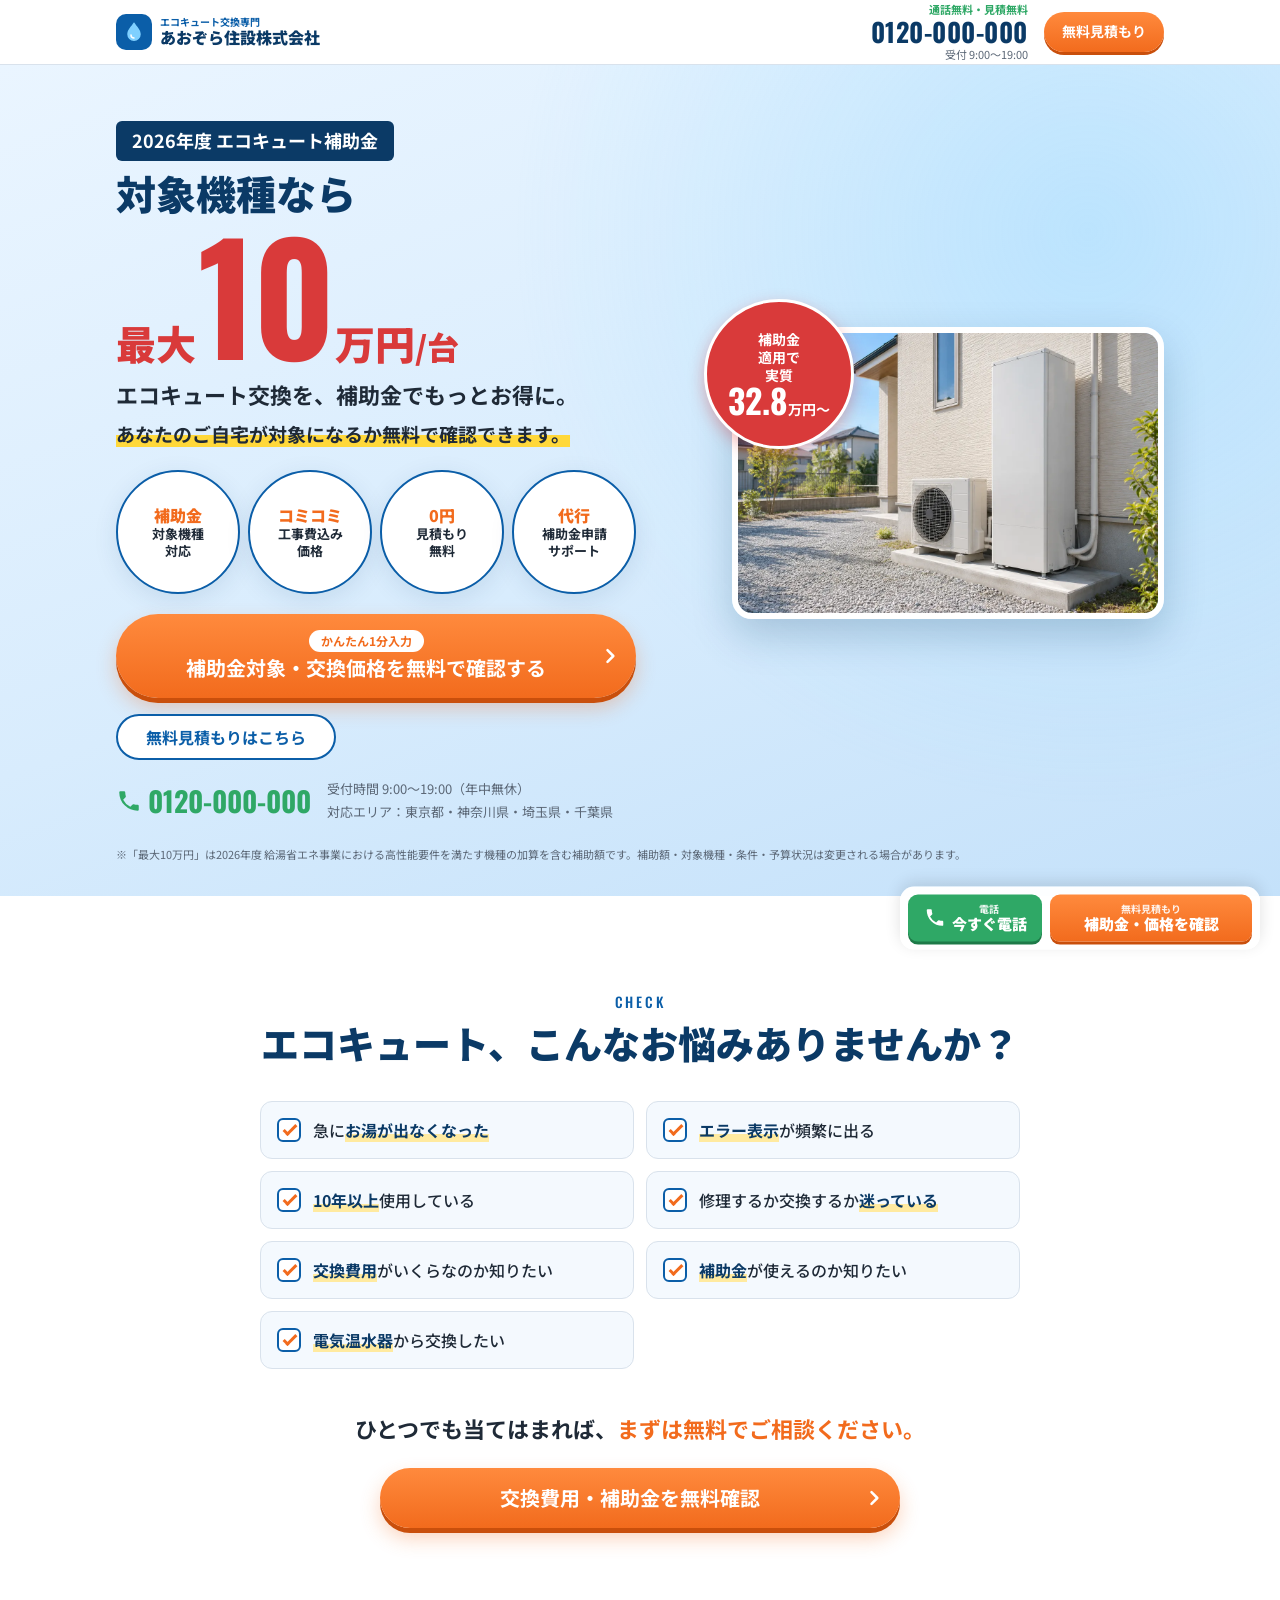
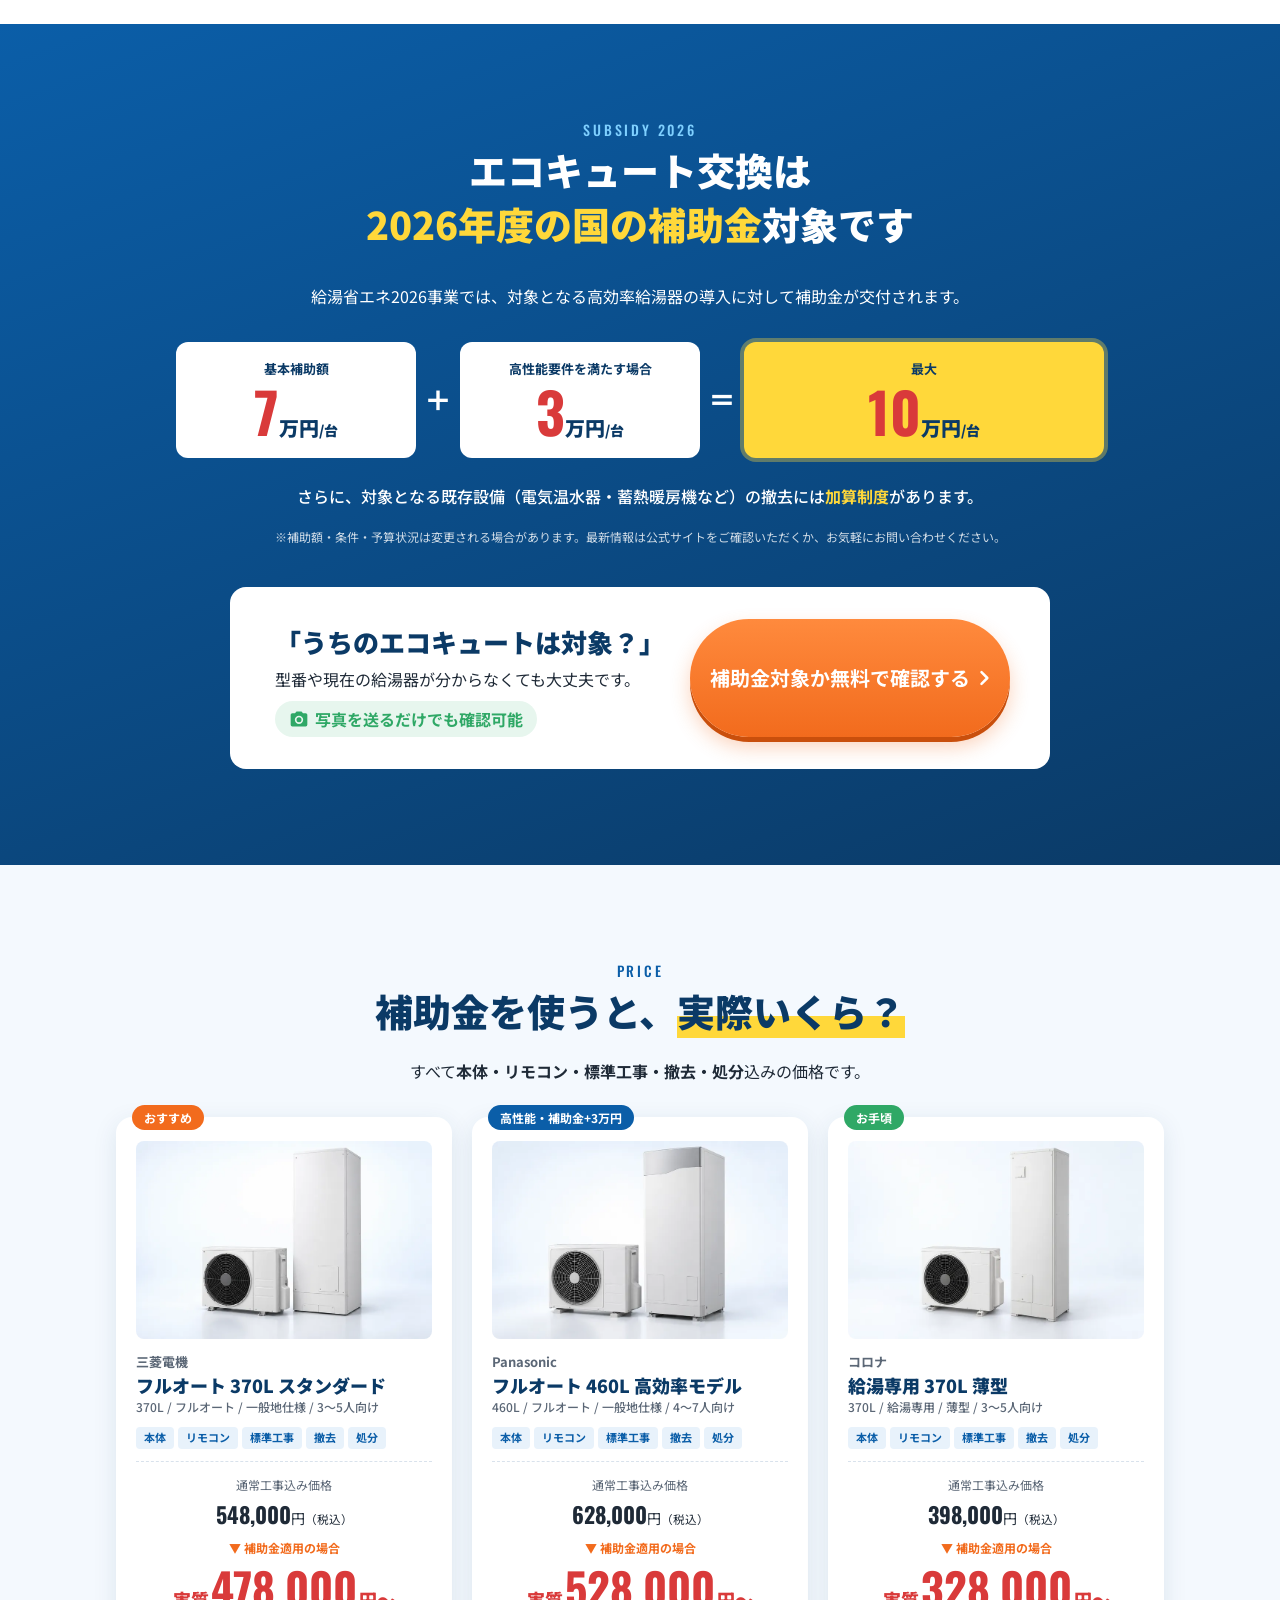
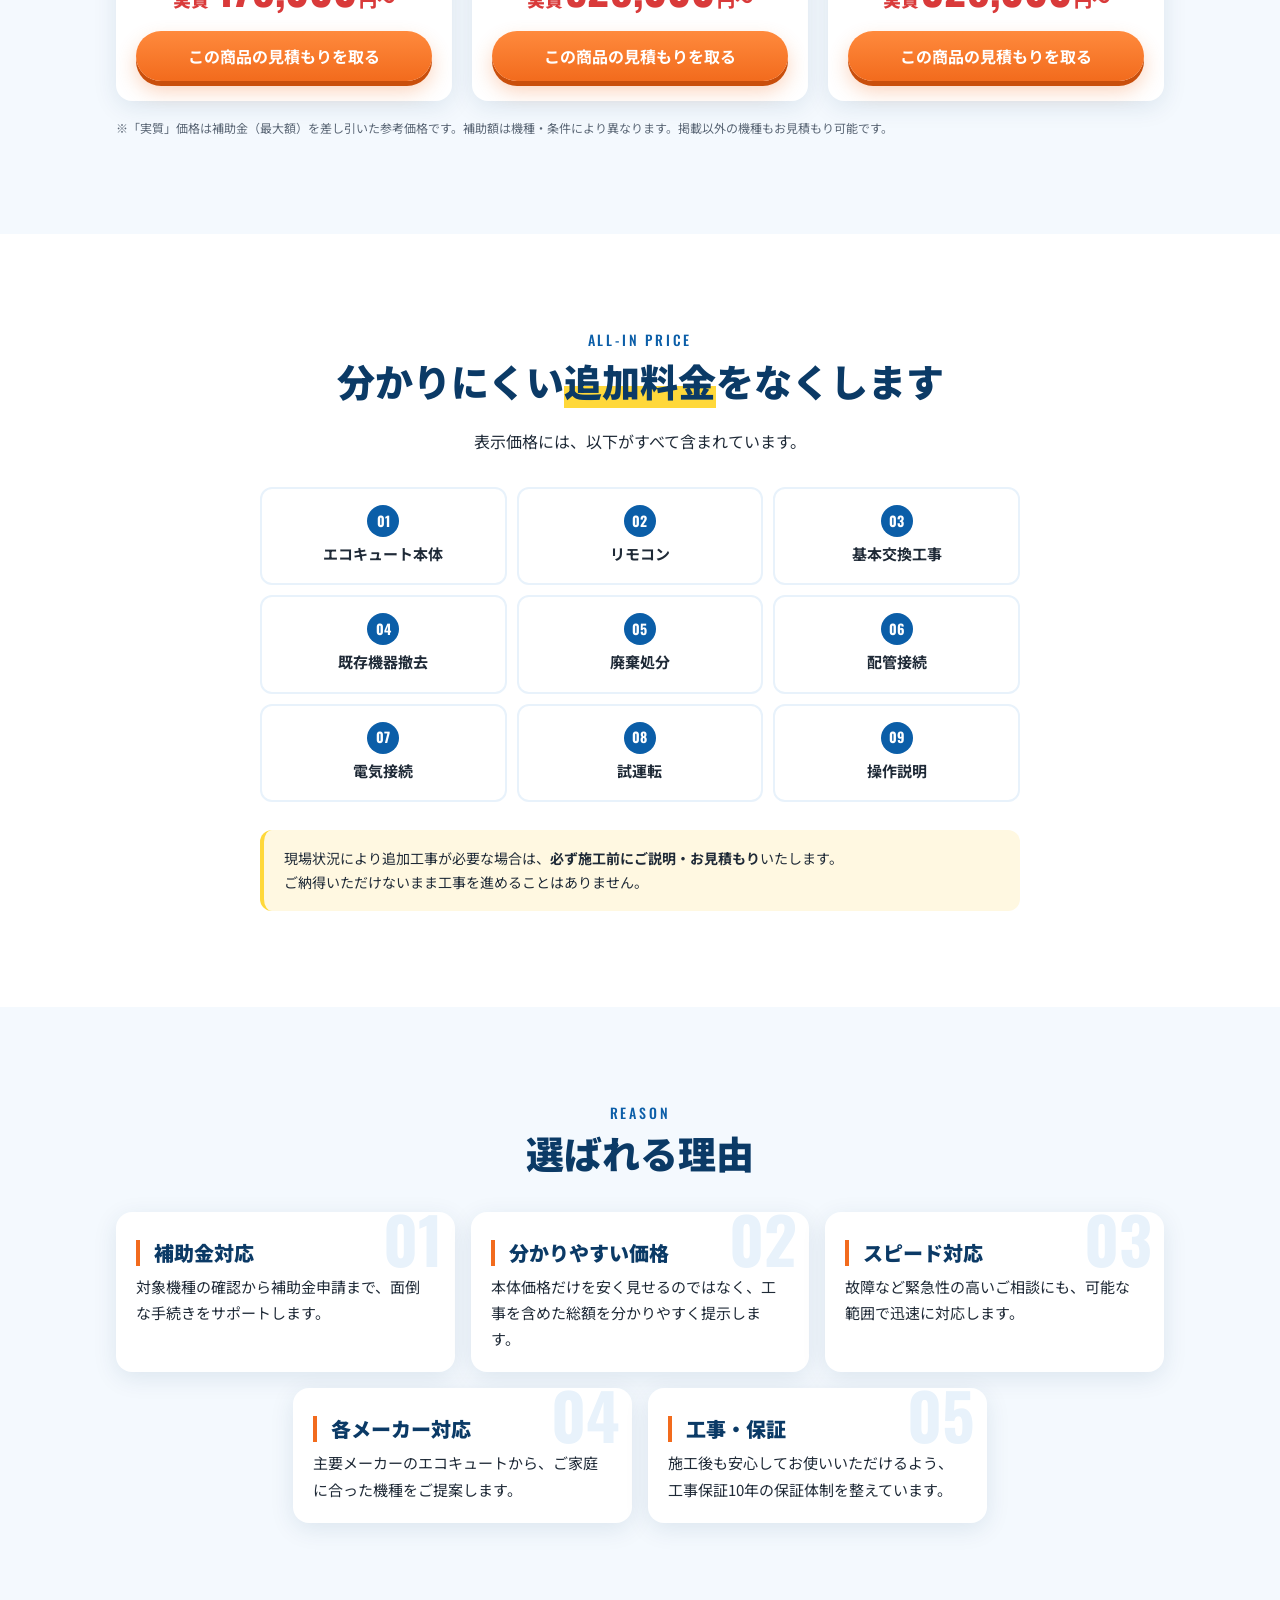
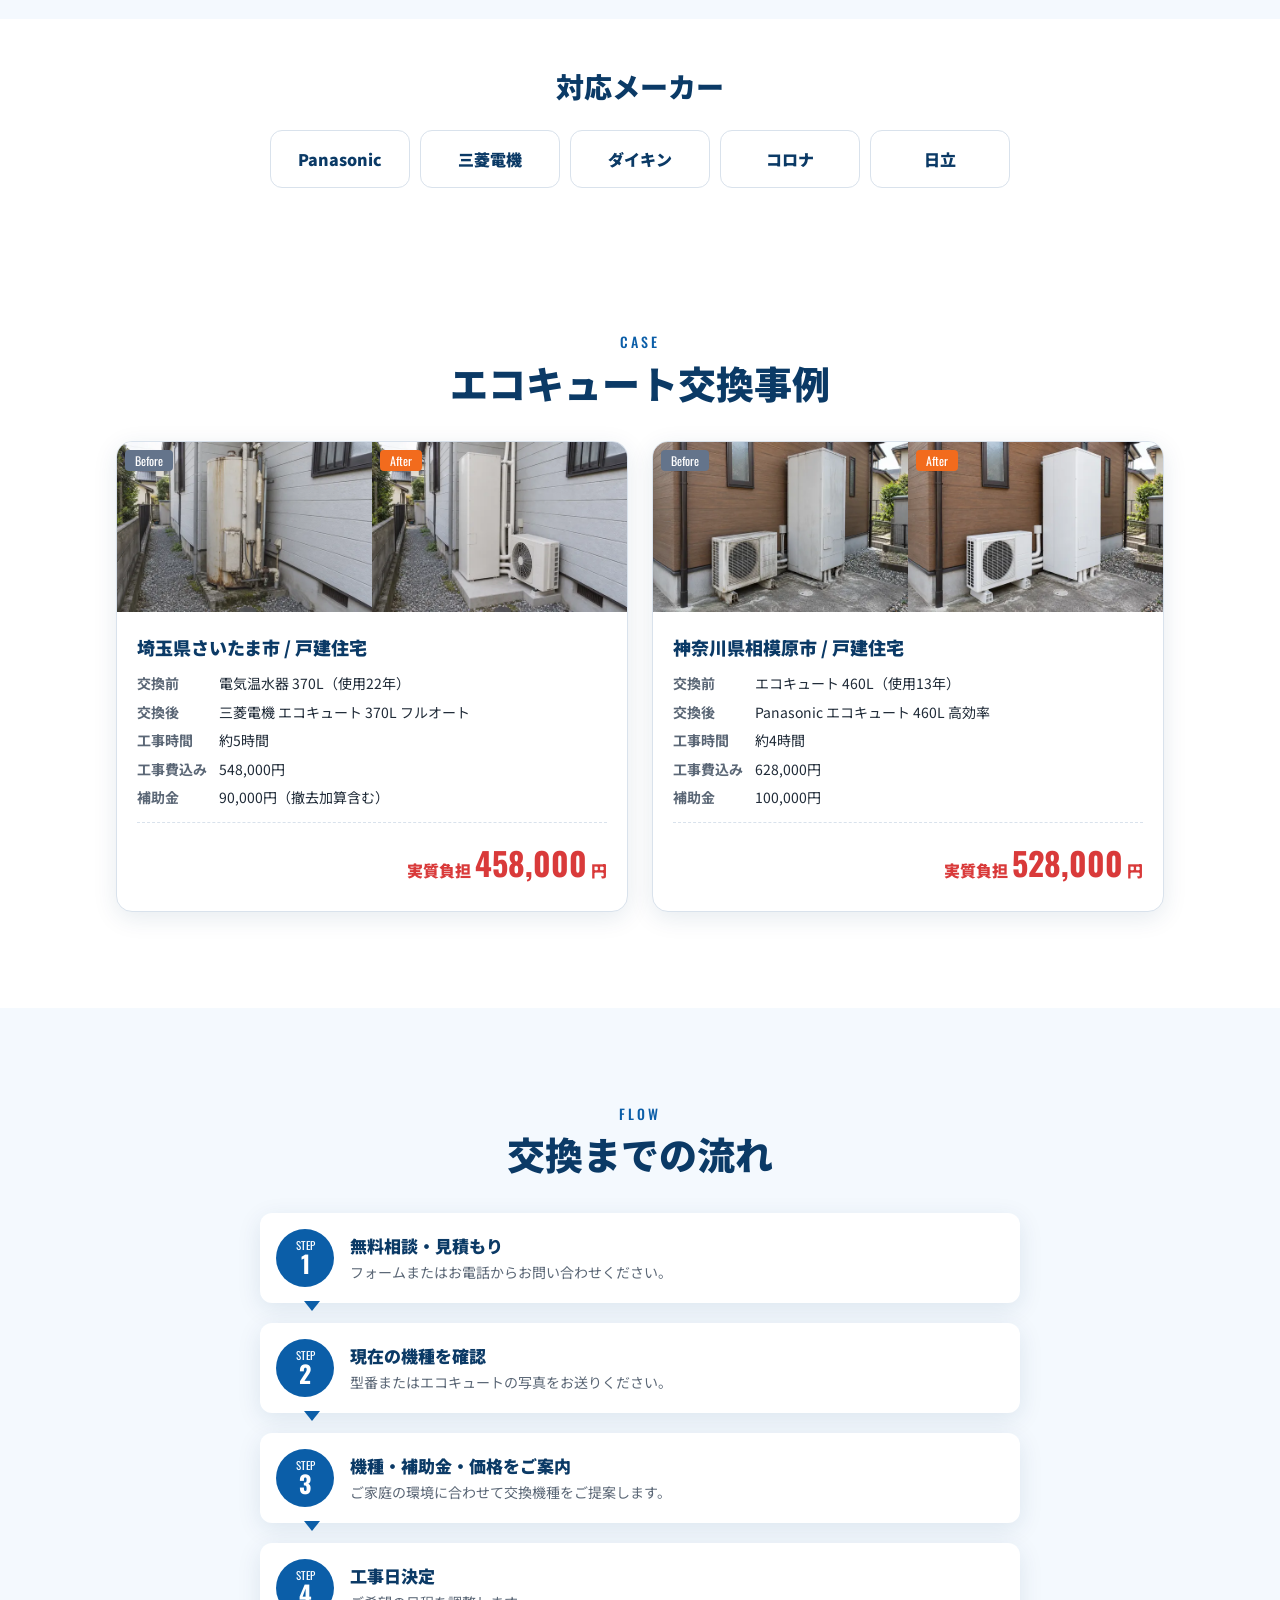
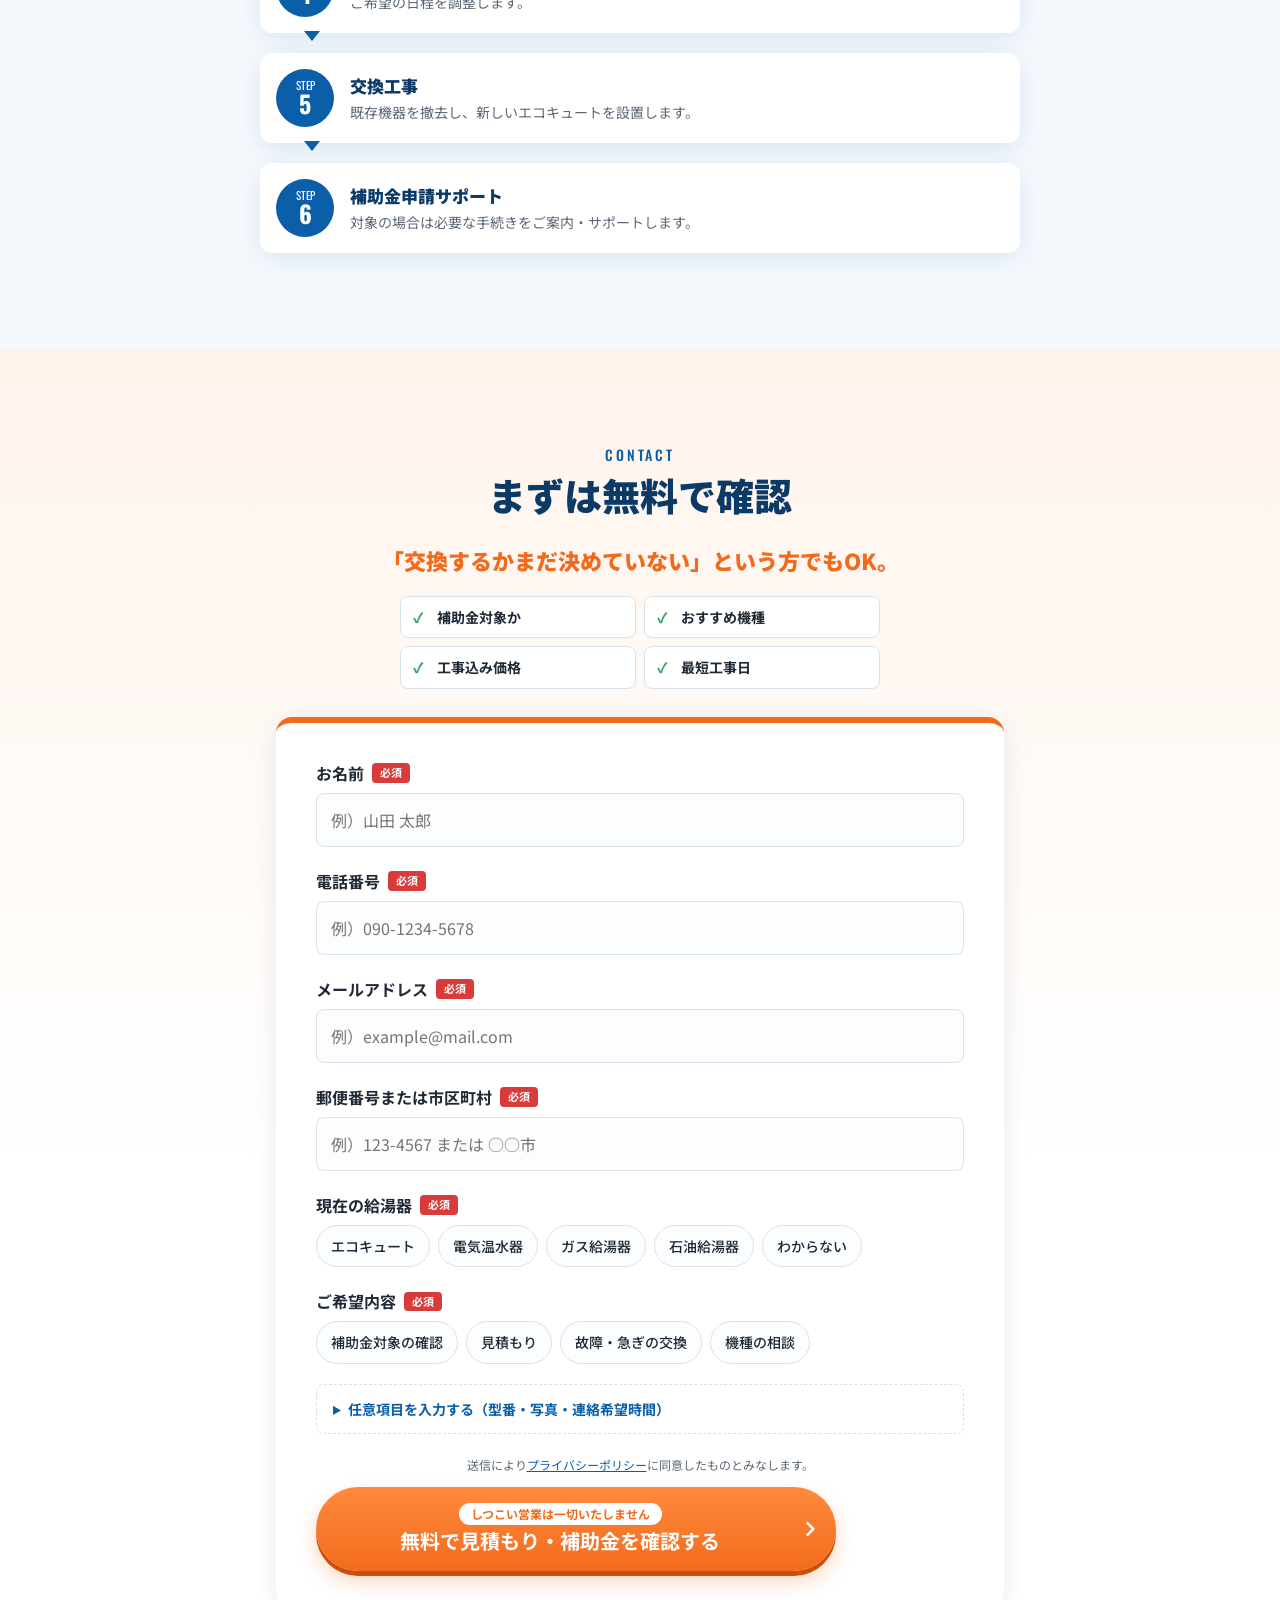
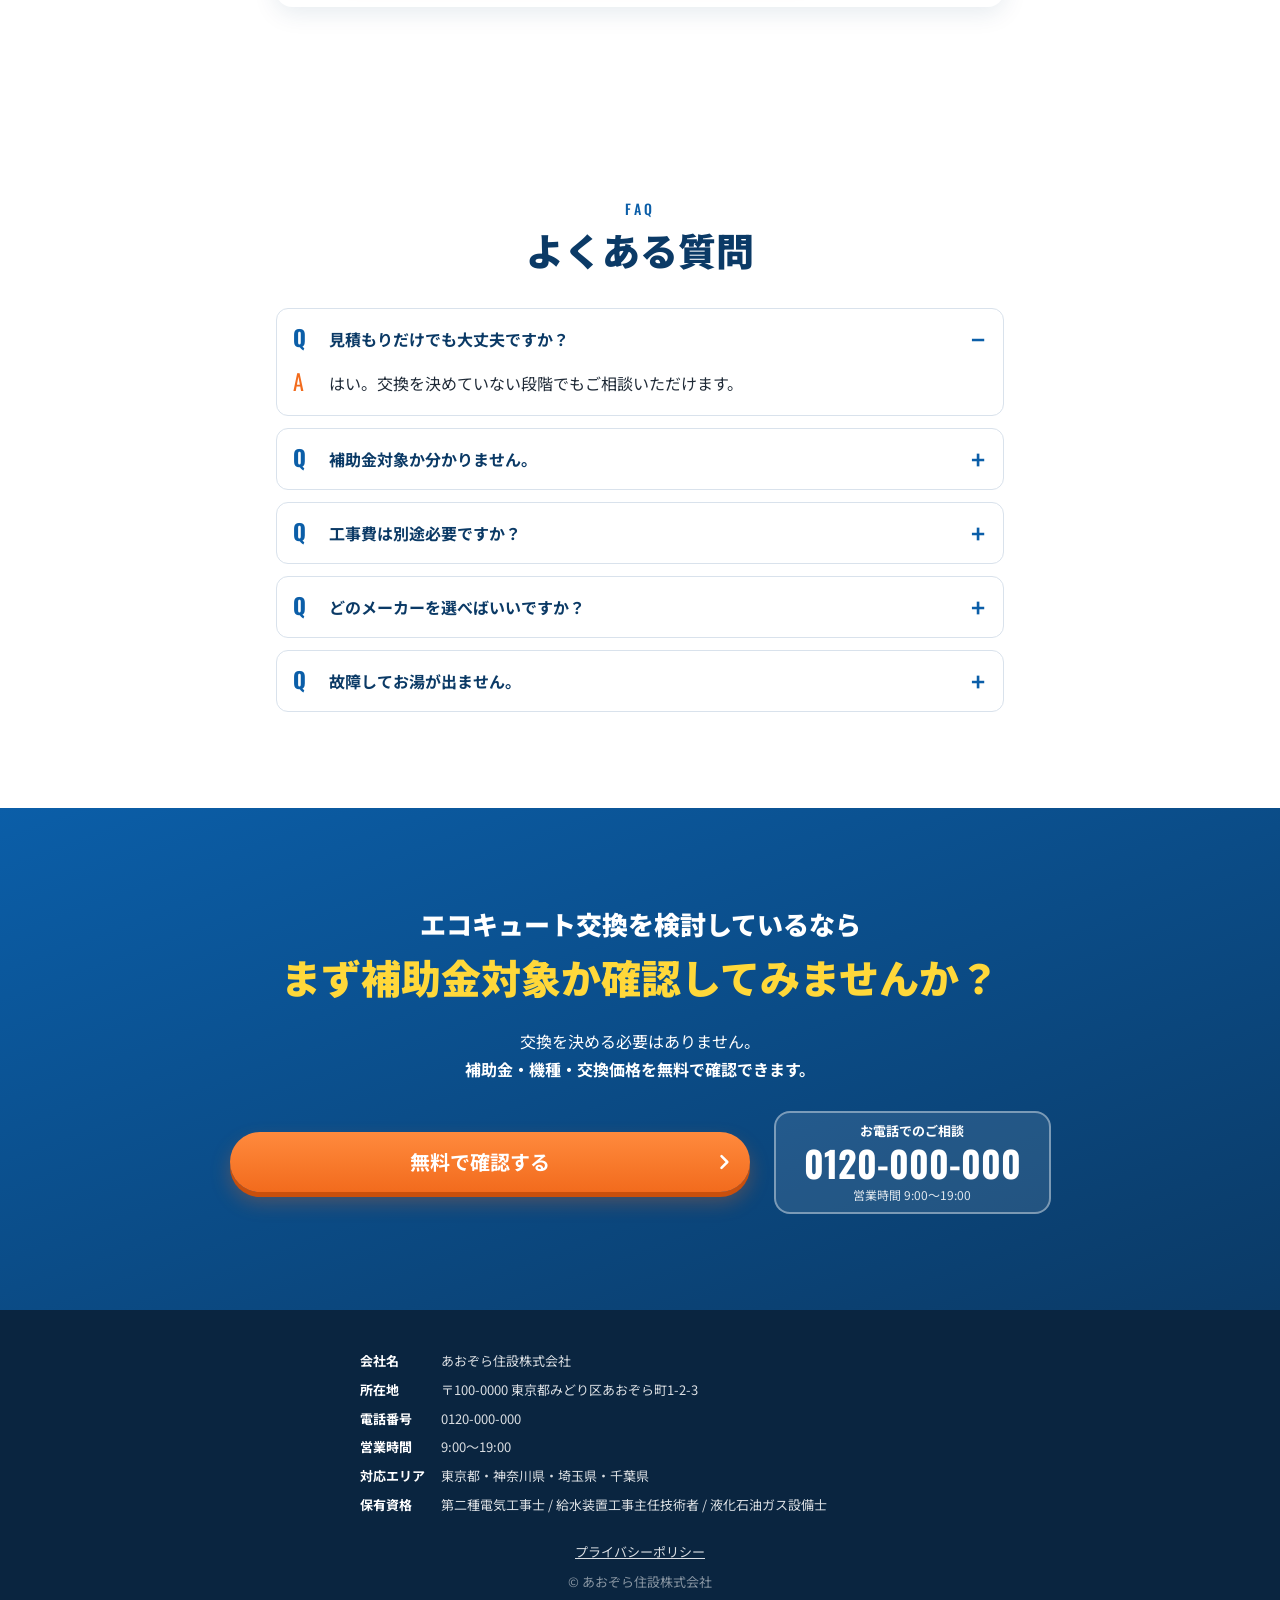
==== commit f41d46e8: "Fill LP with dummy company data and generated photos - Dummy company "あおぞら住設株式会社", phone, hours, are" ====
--- a/index.html
+++ b/index.html
@@ -3,7 +3,7 @@
 <head>
   <meta charset="UTF-8">
   <meta name="viewport" content="width=device-width, initial-scale=1">
-  <title>エコキュート交換｜2026年度補助金 対象機種なら最大10万円/台｜【会社名】</title>
+  <title>エコキュート交換｜2026年度補助金 対象機種なら最大10万円/台｜あおぞら住設株式会社</title>
   <meta name="description" content="エコキュート交換は2026年度の国の補助金（給湯省エネ2026事業）対象。対象機種なら最大10万円/台。工事費込みの分かりやすい価格、補助金申請サポート、見積無料。ご自宅が補助金対象か無料で確認できます。">
   <meta name="format-detection" content="telephone=no">
   <meta property="og:type" content="website">
@@ -29,13 +29,13 @@
       <span class="logo__mark" aria-hidden="true">
         <svg viewBox="0 0 32 32"><path d="M16 3c4 6 9 10 9 16a9 9 0 0 1-18 0c0-6 5-10 9-16z" fill="currentColor"/><path d="M12 20a4 4 0 0 0 4 4" stroke="#fff" stroke-width="2" fill="none" stroke-linecap="round"/></svg>
       </span>
-      <span class="logo__text"><small>エコキュート交換専門</small><span data-cfg="company">【会社名】</span></span>
+      <span class="logo__text"><small>エコキュート交換専門</small><span data-cfg="company">あおぞら住設株式会社</span></span>
     </a>
     <div class="header__contact">
-      <a href="tel:0000000000" class="header__tel js-tel" data-cfg-href="tel">
+      <a href="tel:0120000000" class="header__tel js-tel" data-cfg-href="tel">
         <span class="header__tel-label">通話無料・見積無料</span>
-        <span class="header__tel-num" data-cfg="telDisplay">XXX-XXXX-XXXX</span>
-        <span class="header__tel-hours">受付 <span data-cfg="hours">XX:XX〜XX:XX</span></span>
+        <span class="header__tel-num" data-cfg="telDisplay">0120-000-000</span>
+        <span class="header__tel-hours">受付 <span data-cfg="hours">9:00〜19:00</span></span>
       </a>
       <a href="#form" class="btn btn--cta btn--sm js-cta" data-cta="header">無料見積もり</a>
     </div>
@@ -55,7 +55,7 @@
 
       <div class="fv__photo-sp">
         <img src="img/hero-sp.webp" width="800" height="533" alt="" aria-hidden="true">
-        <p class="fv__circle fv__circle--sp">補助金<br>適用で<span>実質<strong>XX</strong>万円〜</span></p>
+        <p class="fv__circle fv__circle--sp">補助金<br>適用で<span>実質<strong>32.8</strong>万円〜</span></p>
       </div>
 
       <ul class="fv__badges">
@@ -75,18 +75,18 @@
       </div>
 
       <div class="fv__info">
-        <a href="tel:0000000000" class="fv__tel js-tel" data-cfg-href="tel">
+        <a href="tel:0120000000" class="fv__tel js-tel" data-cfg-href="tel">
           <svg viewBox="0 0 24 24" aria-hidden="true"><path d="M6.6 10.8a15.1 15.1 0 0 0 6.6 6.6l2.2-2.2a1 1 0 0 1 1-.25 11.4 11.4 0 0 0 3.6.57 1 1 0 0 1 1 1V20a1 1 0 0 1-1 1A17 17 0 0 1 3 4a1 1 0 0 1 1-1h3.5a1 1 0 0 1 1 1c0 1.25.2 2.45.57 3.57a1 1 0 0 1-.25 1z" fill="currentColor"/></svg>
-          <span data-cfg="telDisplay">XXX-XXXX-XXXX</span>
+          <span data-cfg="telDisplay">0120-000-000</span>
         </a>
-        <p>受付時間 <span data-cfg="hours">XX:XX〜XX:XX</span>（<span data-cfg="holiday">定休日：XX</span>）<br>対応エリア：<span data-cfg="area">○○県全域・○○市周辺</span></p>
+        <p>受付時間 <span data-cfg="hours">9:00〜19:00</span>（<span data-cfg="holiday">年中無休</span>）<br>対応エリア：<span data-cfg="area">東京都・神奈川県・埼玉県・千葉県</span></p>
       </div>
     </div>
 
     <div class="fv__visual">
       <div class="fv__circle">
         <p>補助金<br>適用で</p>
-        <p class="fv__circle-num">実質<br><strong>XX</strong>万円〜</p>
+        <p class="fv__circle-num">実質<br><strong>32.8</strong>万円〜</p>
       </div>
       <img class="fv__photo" src="img/hero.webp" width="1200" height="800" alt="戸建住宅に設置されたエコキュート（貯湯タンクとヒートポンプユニット）" fetchpriority="high">
     </div>
@@ -167,44 +167,44 @@
     <div class="price__grid">
       <article class="product">
         <p class="product__tag">おすすめ</p>
-        <div class="product__img" aria-hidden="true"><span>商品画像</span></div>
-        <p class="product__maker">メーカー名</p>
-        <h3 class="product__name">機種名 XXX-XXXXX<small>370L / フルオート / 一般地仕様</small></h3>
+        <div class="product__img"><img src="img/product-1.webp" width="800" height="533" alt="三菱電機 フルオート 370L スタンダードのイメージ" loading="lazy"></div>
+        <p class="product__maker">三菱電機</p>
+        <h3 class="product__name">フルオート 370L スタンダード<small>370L / フルオート / 一般地仕様 / 3〜5人向け</small></h3>
         <ul class="product__incl"><li>本体</li><li>リモコン</li><li>標準工事</li><li>撤去</li><li>処分</li></ul>
         <div class="product__price">
-          <p class="product__regular">通常工事込み価格<span><strong>XXX,XXX</strong>円<small>（税込）</small></span></p>
+          <p class="product__regular">通常工事込み価格<span><strong>548,000</strong>円<small>（税込）</small></span></p>
           <p class="product__down" aria-hidden="true">▼ 補助金適用の場合</p>
-          <p class="product__net">実質<strong>XXX,XXX</strong>円〜</p>
-        </div>
-        <a href="#form" class="btn btn--cta btn--block js-cta js-product" data-cta="product_1" data-product="メーカー名 機種名A">この商品の見積もりを取る</a>
+          <p class="product__net">実質<strong>478,000</strong>円〜</p>
+        </div>
+        <a href="#form" class="btn btn--cta btn--block js-cta js-product" data-cta="product_1" data-product="三菱電機 フルオート370L">この商品の見積もりを取る</a>
       </article>
 
       <article class="product">
         <p class="product__tag product__tag--blue">高性能・補助金+3万円</p>
-        <div class="product__img" aria-hidden="true"><span>商品画像</span></div>
-        <p class="product__maker">メーカー名</p>
-        <h3 class="product__name">機種名 XXX-XXXXX<small>460L / フルオート / 一般地仕様</small></h3>
+        <div class="product__img"><img src="img/product-2.webp" width="800" height="533" alt="Panasonic フルオート 460L 高効率モデルのイメージ" loading="lazy"></div>
+        <p class="product__maker">Panasonic</p>
+        <h3 class="product__name">フルオート 460L 高効率モデル<small>460L / フルオート / 一般地仕様 / 4〜7人向け</small></h3>
         <ul class="product__incl"><li>本体</li><li>リモコン</li><li>標準工事</li><li>撤去</li><li>処分</li></ul>
         <div class="product__price">
-          <p class="product__regular">通常工事込み価格<span><strong>XXX,XXX</strong>円<small>（税込）</small></span></p>
+          <p class="product__regular">通常工事込み価格<span><strong>628,000</strong>円<small>（税込）</small></span></p>
           <p class="product__down" aria-hidden="true">▼ 補助金適用の場合</p>
-          <p class="product__net">実質<strong>XXX,XXX</strong>円〜</p>
-        </div>
-        <a href="#form" class="btn btn--cta btn--block js-cta js-product" data-cta="product_2" data-product="メーカー名 機種名B">この商品の見積もりを取る</a>
+          <p class="product__net">実質<strong>528,000</strong>円〜</p>
+        </div>
+        <a href="#form" class="btn btn--cta btn--block js-cta js-product" data-cta="product_2" data-product="Panasonic フルオート460L 高効率">この商品の見積もりを取る</a>
       </article>
 
       <article class="product">
         <p class="product__tag product__tag--green">お手頃</p>
-        <div class="product__img" aria-hidden="true"><span>商品画像</span></div>
-        <p class="product__maker">メーカー名</p>
-        <h3 class="product__name">機種名 XXX-XXXXX<small>370L / 給湯専用 / 一般地仕様</small></h3>
+        <div class="product__img"><img src="img/product-3.webp" width="800" height="533" alt="コロナ 給湯専用 370L 薄型のイメージ" loading="lazy"></div>
+        <p class="product__maker">コロナ</p>
+        <h3 class="product__name">給湯専用 370L 薄型<small>370L / 給湯専用 / 薄型 / 3〜5人向け</small></h3>
         <ul class="product__incl"><li>本体</li><li>リモコン</li><li>標準工事</li><li>撤去</li><li>処分</li></ul>
         <div class="product__price">
-          <p class="product__regular">通常工事込み価格<span><strong>XXX,XXX</strong>円<small>（税込）</small></span></p>
+          <p class="product__regular">通常工事込み価格<span><strong>398,000</strong>円<small>（税込）</small></span></p>
           <p class="product__down" aria-hidden="true">▼ 補助金適用の場合</p>
-          <p class="product__net">実質<strong>XXX,XXX</strong>円〜</p>
-        </div>
-        <a href="#form" class="btn btn--cta btn--block js-cta js-product" data-cta="product_3" data-product="メーカー名 機種名C">この商品の見積もりを取る</a>
+          <p class="product__net">実質<strong>328,000</strong>円〜</p>
+        </div>
+        <a href="#form" class="btn btn--cta btn--block js-cta js-product" data-cta="product_3" data-product="コロナ 給湯専用370L 薄型">この商品の見積もりを取る</a>
       </article>
     </div>
     <p class="note">※「実質」価格は補助金（最大額）を差し引いた参考価格です。補助額は機種・条件により異なります。掲載以外の機種もお見積もり可能です。</p>
@@ -259,7 +259,7 @@
       <li>
         <span class="reasons__num">05</span>
         <h3>工事・保証</h3>
-        <p>施工後も安心してお使いいただけるよう、<span data-cfg="warranty">工事保証 XX年</span>の保証体制を整えています。</p>
+        <p>施工後も安心してお使いいただけるよう、<span data-cfg="warranty">工事保証10年</span>の保証体制を整えています。</p>
       </li>
     </ol>
   </div>
@@ -288,36 +288,36 @@
     <div class="cases__grid">
       <article class="case">
         <div class="case__photos">
-          <figure><span class="case__label">Before</span><div class="case__ph">施工前写真</div></figure>
-          <figure><span class="case__label case__label--after">After</span><div class="case__ph">施工後写真</div></figure>
+          <figure><span class="case__label">Before</span><img class="case__ph" src="img/case1-before.webp" width="600" height="400" alt="施工前：電気温水器 370L（使用22年）" loading="lazy"></figure>
+          <figure><span class="case__label case__label--after">After</span><img class="case__ph" src="img/case1-after.webp" width="600" height="400" alt="施工後：三菱電機 エコキュート 370L フルオート" loading="lazy"></figure>
         </div>
         <div class="case__body">
-          <h3 class="case__title">○○市 / 戸建住宅</h3>
+          <h3 class="case__title">埼玉県さいたま市 / 戸建住宅</h3>
           <dl class="case__spec">
-            <dt>交換前</dt><dd>○○（電気温水器 370L）</dd>
-            <dt>交換後</dt><dd>○○（エコキュート 370L）</dd>
-            <dt>工事時間</dt><dd>約X時間</dd>
-            <dt>工事費込み</dt><dd>XXX,XXX円</dd>
-            <dt>補助金</dt><dd>XX,XXX円</dd>
+            <dt>交換前</dt><dd>電気温水器 370L（使用22年）</dd>
+            <dt>交換後</dt><dd>三菱電機 エコキュート 370L フルオート</dd>
+            <dt>工事時間</dt><dd>約5時間</dd>
+            <dt>工事費込み</dt><dd>548,000円</dd>
+            <dt>補助金</dt><dd>90,000円（撤去加算含む）</dd>
           </dl>
-          <p class="case__net">実質負担<strong>XXX,XXX</strong>円</p>
+          <p class="case__net">実質負担<strong>458,000</strong>円</p>
         </div>
       </article>
       <article class="case">
         <div class="case__photos">
-          <figure><span class="case__label">Before</span><div class="case__ph">施工前写真</div></figure>
-          <figure><span class="case__label case__label--after">After</span><div class="case__ph">施工後写真</div></figure>
+          <figure><span class="case__label">Before</span><img class="case__ph" src="img/case2-before.webp" width="600" height="400" alt="施工前：エコキュート 460L（使用13年）" loading="lazy"></figure>
+          <figure><span class="case__label case__label--after">After</span><img class="case__ph" src="img/case2-after.webp" width="600" height="400" alt="施工後：Panasonic エコキュート 460L 高効率" loading="lazy"></figure>
         </div>
         <div class="case__body">
-          <h3 class="case__title">○○市 / 戸建住宅</h3>
+          <h3 class="case__title">神奈川県相模原市 / 戸建住宅</h3>
           <dl class="case__spec">
-            <dt>交換前</dt><dd>○○（エコキュート 460L）</dd>
-            <dt>交換後</dt><dd>○○（エコキュート 460L）</dd>
-            <dt>工事時間</dt><dd>約X時間</dd>
-            <dt>工事費込み</dt><dd>XXX,XXX円</dd>
-            <dt>補助金</dt><dd>XX,XXX円</dd>
+            <dt>交換前</dt><dd>エコキュート 460L（使用13年）</dd>
+            <dt>交換後</dt><dd>Panasonic エコキュート 460L 高効率</dd>
+            <dt>工事時間</dt><dd>約4時間</dd>
+            <dt>工事費込み</dt><dd>628,000円</dd>
+            <dt>補助金</dt><dd>100,000円</dd>
           </dl>
-          <p class="case__net">実質負担<strong>XXX,XXX</strong>円</p>
+          <p class="case__net">実質負担<strong>528,000</strong>円</p>
         </div>
       </article>
     </div>
@@ -429,7 +429,7 @@
     <div class="form__thanks" id="formThanks" hidden>
       <p class="form__thanks-title">お問い合わせありがとうございます</p>
       <p>内容を確認のうえ、担当者より折り返しご連絡いたします。<br>お急ぎの方はお電話ください。</p>
-      <a href="tel:0000000000" class="btn btn--tel js-tel" data-cfg-href="tel"><span data-cfg="telDisplay">XXX-XXXX-XXXX</span></a>
+      <a href="tel:0120000000" class="btn btn--tel js-tel" data-cfg-href="tel"><span data-cfg="telDisplay">0120-000-000</span></a>
     </div>
   </div>
 </section>
@@ -472,10 +472,10 @@
       <a href="#form" class="btn btn--cta btn--lg js-cta" data-cta="final">無料で確認する
         <svg class="btn__arrow" viewBox="0 0 24 24" aria-hidden="true"><path d="M9 5l7 7-7 7" stroke="currentColor" stroke-width="3" fill="none" stroke-linecap="round" stroke-linejoin="round"/></svg>
       </a>
-      <a href="tel:0000000000" class="final__tel js-tel" data-cfg-href="tel">
+      <a href="tel:0120000000" class="final__tel js-tel" data-cfg-href="tel">
         <span class="final__tel-label">お電話でのご相談</span>
-        <span class="final__tel-num" data-cfg="telDisplay">XXX-XXXX-XXXX</span>
-        <span class="final__tel-hours">営業時間 <span data-cfg="hours">XX:XX〜XX:XX</span></span>
+        <span class="final__tel-num" data-cfg="telDisplay">0120-000-000</span>
+        <span class="final__tel-hours">営業時間 <span data-cfg="hours">9:00〜19:00</span></span>
       </a>
     </div>
   </div>
@@ -487,21 +487,21 @@
 <footer class="footer">
   <div class="container">
     <dl class="footer__info">
-      <dt>会社名</dt><dd data-cfg="company">【会社名】</dd>
-      <dt>所在地</dt><dd data-cfg="address">〒XXX-XXXX ○○県○○市○○</dd>
-      <dt>電話番号</dt><dd data-cfg="telDisplay">XXX-XXXX-XXXX</dd>
-      <dt>営業時間</dt><dd data-cfg="hours">XX:XX〜XX:XX</dd>
-      <dt>対応エリア</dt><dd data-cfg="area">○○県全域・○○市周辺</dd>
-      <dt>保有資格</dt><dd data-cfg="license">第二種電気工事士 / 給水装置工事主任技術者 など</dd>
+      <dt>会社名</dt><dd data-cfg="company">あおぞら住設株式会社</dd>
+      <dt>所在地</dt><dd data-cfg="address">〒100-0000 東京都みどり区あおぞら町1-2-3</dd>
+      <dt>電話番号</dt><dd data-cfg="telDisplay">0120-000-000</dd>
+      <dt>営業時間</dt><dd data-cfg="hours">9:00〜19:00</dd>
+      <dt>対応エリア</dt><dd data-cfg="area">東京都・神奈川県・埼玉県・千葉県</dd>
+      <dt>保有資格</dt><dd data-cfg="license">第二種電気工事士 / 給水装置工事主任技術者 / 液化石油ガス設備士</dd>
     </dl>
     <p class="footer__privacy" id="privacy"><a href="#">プライバシーポリシー</a></p>
-    <p class="footer__copy">&copy; <span data-cfg="company">【会社名】</span></p>
+    <p class="footer__copy">&copy; <span data-cfg="company">あおぞら住設株式会社</span></p>
   </div>
 </footer>
 
 <!-- ============ 15. SP Fixed CTA ============ -->
 <nav class="fixed-cta" aria-label="お問い合わせ">
-  <a href="tel:0000000000" class="fixed-cta__tel js-tel" data-cfg-href="tel">
+  <a href="tel:0120000000" class="fixed-cta__tel js-tel" data-cfg-href="tel">
     <svg viewBox="0 0 24 24" aria-hidden="true"><path d="M6.6 10.8a15.1 15.1 0 0 0 6.6 6.6l2.2-2.2a1 1 0 0 1 1-.25 11.4 11.4 0 0 0 3.6.57 1 1 0 0 1 1 1V20a1 1 0 0 1-1 1A17 17 0 0 1 3 4a1 1 0 0 1 1-1h3.5a1 1 0 0 1 1 1c0 1.25.2 2.45.57 3.57a1 1 0 0 1-.25 1z" fill="currentColor"/></svg>
     <span><small>電話</small>今すぐ電話</span>
   </a>
--- a/css/style.css
+++ b/css/style.css
@@ -181,7 +181,8 @@
 .fv__circle strong { font-family: Oswald, sans-serif; font-size: 2.4em; line-height: 1; }
 .fv__circle--sp { left: auto; right: 8px; top: auto; bottom: -18px; width: 96px; font-size: 11px; }
 .fv__circle--sp span { display: block; }
-.fv__circle--sp strong { font-size: 2.2em; }
+.fv__circle--sp strong { font-size: 1.8em; }
+.fv__circle--sp { width: 104px; font-size: 10px; letter-spacing: -.02em; }
 .fv__note { font-size: 11px; color: var(--muted); margin-top: 20px; }
 
 /* 故障系：電話を強調 */
@@ -264,6 +265,8 @@
   aspect-ratio: 4/3; background: repeating-linear-gradient(45deg, #f1f5f9 0 10px, #e9eff5 10px 20px);
   border-radius: 8px; display: grid; place-items: center; color: #94a3b8; font-size: 13px; margin-bottom: 12px;
 }
+.product__img:has(img) { aspect-ratio: 3/2; background: #eef3f8; overflow: hidden; }
+.product__img img { width: 100%; height: 100%; object-fit: cover; }
 .product__maker { font-size: 13px; color: var(--muted); font-weight: 700; }
 .product__name { font-size: 18px; font-weight: 900; color: var(--blue-dark); line-height: 1.4; }
 .product__name small { display: block; font-size: 12px; font-weight: 500; color: var(--muted); }
@@ -319,6 +322,7 @@
 .case__photos { display: grid; grid-template-columns: 1fr 1fr; }
 .case__photos figure { position: relative; }
 .case__ph { aspect-ratio: 4/3; background: repeating-linear-gradient(45deg, #f1f5f9 0 10px, #e9eff5 10px 20px); display: grid; place-items: center; color: #94a3b8; font-size: 12px; }
+img.case__ph { width: 100%; height: auto; aspect-ratio: 3/2; object-fit: cover; }
 .case__label { position: absolute; left: 8px; top: 8px; background: #64748b; color: var(--white); font-family: Oswald, sans-serif; font-size: 12px; padding: 0 10px; border-radius: 4px; }
 .case__label--after { background: var(--cta); }
 .case__body { padding: 20px; }
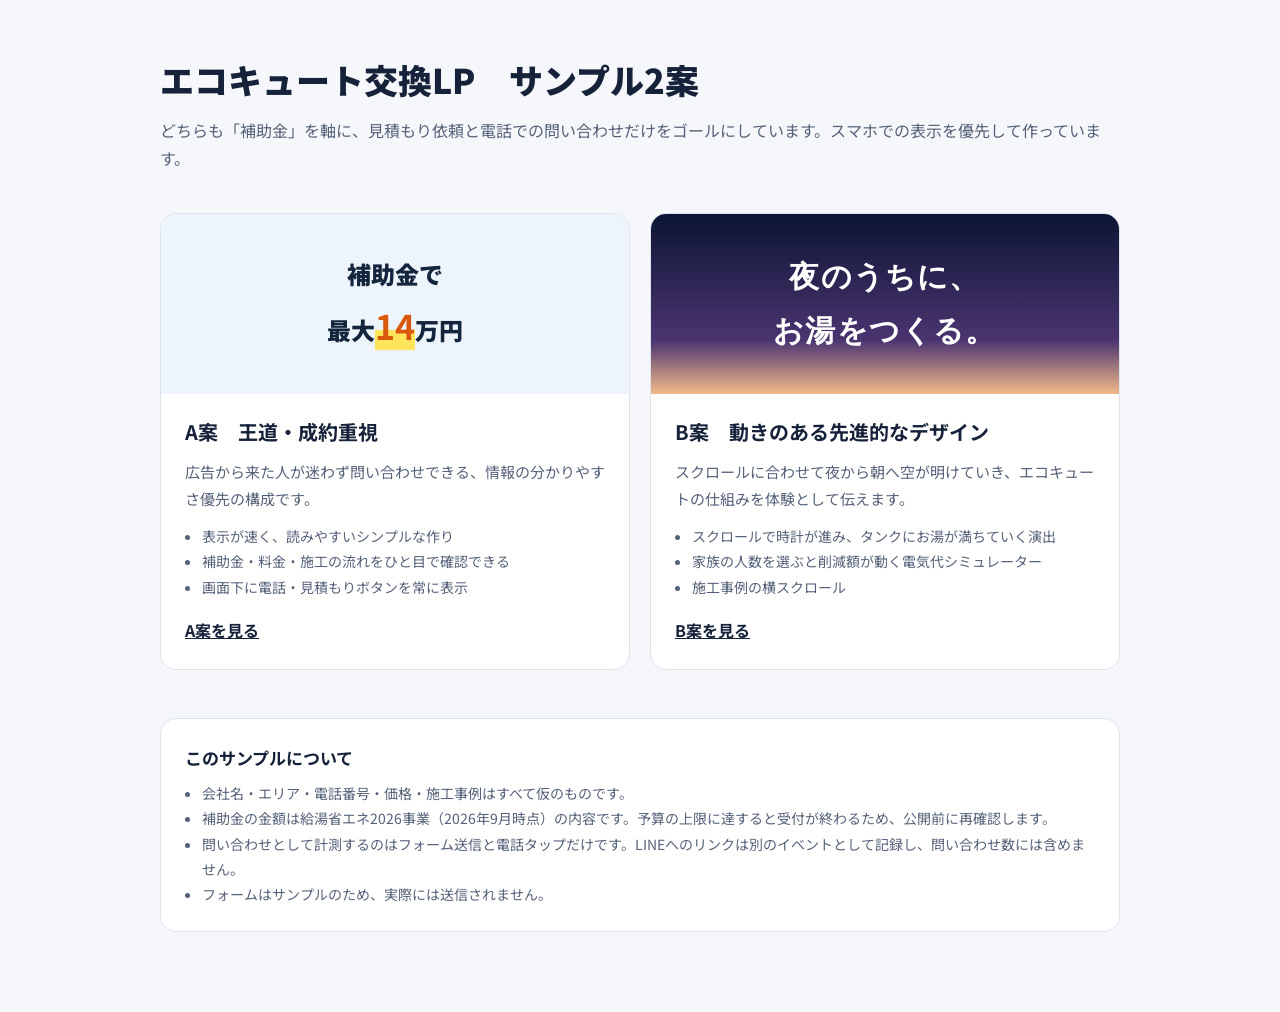
==== commit 19e1f41e: "エコキュート交換LPのサンプル2案と比較ページを追加 - A案：補助金訴求・成約重視のシンプルな構成 - B案：夜から朝へ移り変わるスクロール演出、電気代シミュレーター、施工事例の横スクロール - 共" ====
--- a/index.html
+++ b/index.html
@@ -1,516 +1,84 @@
-<!DOCTYPE html>
+<!doctype html>
 <html lang="ja">
 <head>
-  <meta charset="UTF-8">
+  <meta charset="utf-8">
   <meta name="viewport" content="width=device-width, initial-scale=1">
-  <title>エコキュート交換｜2026年度補助金 対象機種なら最大10万円/台｜あおぞら住設株式会社</title>
-  <meta name="description" content="エコキュート交換は2026年度の国の補助金（給湯省エネ2026事業）対象。対象機種なら最大10万円/台。工事費込みの分かりやすい価格、補助金申請サポート、見積無料。ご自宅が補助金対象か無料で確認できます。">
-  <meta name="format-detection" content="telephone=no">
-  <meta property="og:type" content="website">
-  <meta property="og:title" content="エコキュート交換｜2026年度補助金 対象機種なら最大10万円/台">
-  <meta property="og:description" content="補助金対象か・工事費込み価格・最短工事日を無料で確認できます。">
-  <meta name="theme-color" content="#0b5ea8">
-
-  <!-- ▼ Google タグ（GTM / gtag）はここに設置。コンバージョンは js/main.js の track() から dataLayer に送信されます -->
-  <script>window.dataLayer = window.dataLayer || [];</script>
-  <!-- ▲ -->
-
+  <title>エコキュートLP サンプル2案</title>
+  <meta name="robots" content="noindex">
   <link rel="preconnect" href="https://fonts.googleapis.com">
   <link rel="preconnect" href="https://fonts.gstatic.com" crossorigin>
-  <link href="https://fonts.googleapis.com/css2?family=Noto+Sans+JP:wght@400;500;700;900&family=Oswald:wght@500;700&display=swap" rel="stylesheet">
-  <link rel="stylesheet" href="css/style.css">
+  <link href="https://fonts.googleapis.com/css2?family=Noto+Sans+JP:wght@400;700;900&display=swap" rel="stylesheet">
+  <style>
+    :root { --ink: #16213a; --sub: #56627a; --line: #dde3ec; --bg: #f5f7fa; }
+    * { box-sizing: border-box; }
+    body { margin: 0; font-family: "Noto Sans JP", sans-serif; color: var(--ink); background: var(--bg); line-height: 1.8; }
+    main { width: min(960px, 100% - 32px); margin: 0 auto; padding: 56px 0 80px; }
+    h1 { font-size: clamp(24px, 5vw, 34px); font-weight: 900; margin: 0; line-height: 1.4; }
+    .lead { color: var(--sub); margin: 12px 0 0; }
+    .plans { display: grid; gap: 20px; margin-top: 40px; }
+    .plan { display: block; background: #fff; border: 1px solid var(--line); border-radius: 16px; overflow: hidden; color: inherit; text-decoration: none; transition: border-color .2s; }
+    .plan:hover { border-color: var(--ink); }
+    .plan:focus-visible { outline: 3px solid #1c5fb0; outline-offset: 3px; }
+    .thumb { height: 180px; display: grid; place-content: center; text-align: center; padding: 16px; }
+    .thumb-a { background: #eef4fb; color: #14263d; }
+    .thumb-a strong { font-size: 24px; font-weight: 900; }
+    .thumb-a b { color: #d9580b; font-size: 34px; background: linear-gradient(transparent 60%, #ffe45c 60%); }
+    .thumb-b { background: linear-gradient(180deg, #0b1533, #4a3470 70%, #f3b98a); color: #fff; font-family: serif; }
+    .thumb-b strong { font-size: 30px; letter-spacing: .04em; }
+    .body { padding: 20px 24px 24px; }
+    .body h2 { margin: 0; font-size: 20px; }
+    .body p { margin: 8px 0 0; color: var(--sub); font-size: 15px; }
+    .body ul { margin: 12px 0 0; padding-left: 1.2em; color: var(--sub); font-size: 14px; }
+    .open { display: inline-block; margin-top: 16px; font-weight: 700; text-decoration: underline; }
+    .notes { margin-top: 48px; background: #fff; border: 1px solid var(--line); border-radius: 16px; padding: 24px; font-size: 14px; }
+    .notes h2 { margin: 0 0 8px; font-size: 17px; }
+    .notes ul { margin: 0; padding-left: 1.2em; color: var(--sub); }
+    @media (min-width: 760px) { .plans { grid-template-columns: 1fr 1fr; } }
+  </style>
 </head>
 <body>
+<main>
+  <h1>エコキュート交換LP　サンプル2案</h1>
+  <p class="lead">どちらも「補助金」を軸に、見積もり依頼と電話での問い合わせだけをゴールにしています。スマホでの表示を優先して作っています。</p>
 
-<!-- ============ Header ============ -->
-<header class="header">
-  <div class="container header__inner">
-    <a href="#top" class="logo" aria-label="トップへ">
-      <span class="logo__mark" aria-hidden="true">
-        <svg viewBox="0 0 32 32"><path d="M16 3c4 6 9 10 9 16a9 9 0 0 1-18 0c0-6 5-10 9-16z" fill="currentColor"/><path d="M12 20a4 4 0 0 0 4 4" stroke="#fff" stroke-width="2" fill="none" stroke-linecap="round"/></svg>
-      </span>
-      <span class="logo__text"><small>エコキュート交換専門</small><span data-cfg="company">あおぞら住設株式会社</span></span>
+  <div class="plans">
+    <a class="plan" href="a-standard/">
+      <div class="thumb thumb-a"><strong>補助金で<br>最大<b>14</b>万円</strong></div>
+      <div class="body">
+        <h2>A案　王道・成約重視</h2>
+        <p>広告から来た人が迷わず問い合わせできる、情報の分かりやすさ優先の構成です。</p>
+        <ul>
+          <li>表示が速く、読みやすいシンプルな作り</li>
+          <li>補助金・料金・施工の流れをひと目で確認できる</li>
+          <li>画面下に電話・見積もりボタンを常に表示</li>
+        </ul>
+        <span class="open">A案を見る</span>
+      </div>
     </a>
-    <div class="header__contact">
-      <a href="tel:0120000000" class="header__tel js-tel" data-cfg-href="tel">
-        <span class="header__tel-label">通話無料・見積無料</span>
-        <span class="header__tel-num" data-cfg="telDisplay">0120-000-000</span>
-        <span class="header__tel-hours">受付 <span data-cfg="hours">9:00〜19:00</span></span>
-      </a>
-      <a href="#form" class="btn btn--cta btn--sm js-cta" data-cta="header">無料見積もり</a>
-    </div>
+    <a class="plan" href="b-motion/">
+      <div class="thumb thumb-b"><strong>夜のうちに、<br>お湯をつくる。</strong></div>
+      <div class="body">
+        <h2>B案　動きのある先進的なデザイン</h2>
+        <p>スクロールに合わせて夜から朝へ空が明けていき、エコキュートの仕組みを体験として伝えます。</p>
+        <ul>
+          <li>スクロールで時計が進み、タンクにお湯が満ちていく演出</li>
+          <li>家族の人数を選ぶと削減額が動く電気代シミュレーター</li>
+          <li>施工事例の横スクロール</li>
+        </ul>
+        <span class="open">B案を見る</span>
+      </div>
+    </a>
   </div>
-</header>
 
-<main id="top">
-
-<!-- ============ 3. First View ============ -->
-<section class="fv" id="fv">
-  <div class="container fv__inner">
-    <div class="fv__copy">
-      <p class="fv__eyebrow" data-variant-text="eyebrow">2026年度 エコキュート補助金</p>
-      <h1 class="fv__title" data-variant-html="title">対象機種なら<br><span class="fv__big"><em>最大</em><strong>10</strong><em>万円</em></span><span class="fv__unit">/台</span></h1>
-      <p class="fv__lead" data-variant-text="lead">エコキュート交換を、補助金でもっとお得に。</p>
-      <p class="fv__sub" data-variant-html="sub"><mark>あなたのご自宅が対象になるか<br class="sp">無料で確認できます。</mark></p>
-
-      <div class="fv__photo-sp">
-        <img src="img/hero-sp.webp" width="800" height="533" alt="" aria-hidden="true">
-        <p class="fv__circle fv__circle--sp">補助金<br>適用で<span>実質<strong>32.8</strong>万円〜</span></p>
-      </div>
-
-      <ul class="fv__badges">
-        <li><span>補助金</span>対象機種<br>対応</li>
-        <li><span>コミコミ</span>工事費込み<br>価格</li>
-        <li><span>0円</span>見積もり<br>無料</li>
-        <li><span>代行</span>補助金申請<br>サポート</li>
-      </ul>
-
-      <div class="fv__cta">
-        <a href="#form" class="btn btn--cta btn--lg js-cta" data-cta="fv_main">
-          <span class="btn__small">かんたん1分入力</span>
-          <span data-variant-text="cta">補助金対象・交換価格を無料で確認する</span>
-          <svg class="btn__arrow" viewBox="0 0 24 24" aria-hidden="true"><path d="M9 5l7 7-7 7" stroke="currentColor" stroke-width="3" fill="none" stroke-linecap="round" stroke-linejoin="round"/></svg>
-        </a>
-        <a href="#price" class="btn btn--outline js-cta" data-cta="fv_sub">無料見積もりはこちら</a>
-      </div>
-
-      <div class="fv__info">
-        <a href="tel:0120000000" class="fv__tel js-tel" data-cfg-href="tel">
-          <svg viewBox="0 0 24 24" aria-hidden="true"><path d="M6.6 10.8a15.1 15.1 0 0 0 6.6 6.6l2.2-2.2a1 1 0 0 1 1-.25 11.4 11.4 0 0 0 3.6.57 1 1 0 0 1 1 1V20a1 1 0 0 1-1 1A17 17 0 0 1 3 4a1 1 0 0 1 1-1h3.5a1 1 0 0 1 1 1c0 1.25.2 2.45.57 3.57a1 1 0 0 1-.25 1z" fill="currentColor"/></svg>
-          <span data-cfg="telDisplay">0120-000-000</span>
-        </a>
-        <p>受付時間 <span data-cfg="hours">9:00〜19:00</span>（<span data-cfg="holiday">年中無休</span>）<br>対応エリア：<span data-cfg="area">東京都・神奈川県・埼玉県・千葉県</span></p>
-      </div>
-    </div>
-
-    <div class="fv__visual">
-      <div class="fv__circle">
-        <p>補助金<br>適用で</p>
-        <p class="fv__circle-num">実質<br><strong>32.8</strong>万円〜</p>
-      </div>
-      <img class="fv__photo" src="img/hero.webp" width="1200" height="800" alt="戸建住宅に設置されたエコキュート（貯湯タンクとヒートポンプユニット）" fetchpriority="high">
-    </div>
-  </div>
-  <p class="container fv__note">※「最大10万円」は2026年度 給湯省エネ事業における高性能要件を満たす機種の加算を含む補助額です。補助額・対象機種・条件・予算状況は変更される場合があります。</p>
-</section>
-
-<!-- ============ 4. Worries ============ -->
-<section class="section worries" id="worries">
-  <div class="container">
-    <h2 class="heading"><span class="heading__sub">CHECK</span>エコキュート、<br class="sp">こんなお悩みありませんか？</h2>
-    <ul class="worries__list">
-      <li>急に<strong>お湯が出なくなった</strong></li>
-      <li><strong>エラー表示</strong>が頻繁に出る</li>
-      <li><strong>10年以上</strong>使用している</li>
-      <li>修理するか交換するか<strong>迷っている</strong></li>
-      <li><strong>交換費用</strong>がいくらなのか知りたい</li>
-      <li><strong>補助金</strong>が使えるのか知りたい</li>
-      <li><strong>電気温水器</strong>から交換したい</li>
+  <section class="notes">
+    <h2>このサンプルについて</h2>
+    <ul>
+      <li>会社名・エリア・電話番号・価格・施工事例はすべて仮のものです。</li>
+      <li>補助金の金額は給湯省エネ2026事業（2026年9月時点）の内容です。予算の上限に達すると受付が終わるため、公開前に再確認します。</li>
+      <li>問い合わせとして計測するのはフォーム送信と電話タップだけです。LINEへのリンクは別のイベントとして記録し、問い合わせ数には含めません。</li>
+      <li>フォームはサンプルのため、実際には送信されません。</li>
     </ul>
-    <div class="worries__close">
-      <p>ひとつでも当てはまれば、<br class="sp"><strong>まずは無料でご相談ください。</strong></p>
-      <a href="#form" class="btn btn--cta btn--lg js-cta" data-cta="worries">交換費用・補助金を無料確認
-        <svg class="btn__arrow" viewBox="0 0 24 24" aria-hidden="true"><path d="M9 5l7 7-7 7" stroke="currentColor" stroke-width="3" fill="none" stroke-linecap="round" stroke-linejoin="round"/></svg>
-      </a>
-    </div>
-  </div>
-</section>
-
-<!-- ============ 5. Subsidy ============ -->
-<section class="section subsidy" id="subsidy">
-  <div class="container">
-    <h2 class="heading heading--light"><span class="heading__sub">SUBSIDY 2026</span>エコキュート交換は<br><span class="u-yellow">2026年度の国の補助金</span><br class="sp">対象です</h2>
-    <p class="subsidy__desc">給湯省エネ2026事業では、対象となる高効率給湯器の導入に対して補助金が交付されます。</p>
-
-    <div class="subsidy__calc">
-      <div class="subsidy__box">
-        <p class="subsidy__label">基本補助額</p>
-        <p class="subsidy__num"><strong>7</strong>万円<small>/台</small></p>
-      </div>
-      <span class="subsidy__op">＋</span>
-      <div class="subsidy__box">
-        <p class="subsidy__label">高性能要件を満たす場合</p>
-        <p class="subsidy__num"><strong>3</strong>万円<small>/台</small></p>
-      </div>
-      <span class="subsidy__op">＝</span>
-      <div class="subsidy__box subsidy__box--max">
-        <p class="subsidy__label">最大</p>
-        <p class="subsidy__num"><strong>10</strong>万円<small>/台</small></p>
-      </div>
-    </div>
-    <p class="subsidy__plus">さらに、対象となる既存設備（電気温水器・蓄熱暖房機など）の撤去には<strong>加算制度</strong>があります。</p>
-    <p class="note note--light">※補助額・条件・予算状況は変更される場合があります。最新情報は公式サイトをご確認いただくか、お気軽にお問い合わせください。</p>
-
-    <div class="subsidy__check">
-      <div class="subsidy__check-text">
-        <p class="subsidy__check-q">「うちのエコキュートは対象？」</p>
-        <p>型番や現在の給湯器が分からなくても大丈夫です。</p>
-        <p class="subsidy__check-photo">
-          <svg viewBox="0 0 24 24" aria-hidden="true"><path d="M9 3 7.2 5H4a2 2 0 0 0-2 2v12a2 2 0 0 0 2 2h16a2 2 0 0 0 2-2V7a2 2 0 0 0-2-2h-3.2L15 3H9zm3 5a5 5 0 1 1 0 10 5 5 0 0 1 0-10zm0 2a3 3 0 1 0 0 6 3 3 0 0 0 0-6z" fill="currentColor"/></svg>
-          写真を送るだけでも確認可能
-        </p>
-      </div>
-      <a href="#form" class="btn btn--cta btn--lg js-cta" data-cta="subsidy">補助金対象か無料で確認する
-        <svg class="btn__arrow" viewBox="0 0 24 24" aria-hidden="true"><path d="M9 5l7 7-7 7" stroke="currentColor" stroke-width="3" fill="none" stroke-linecap="round" stroke-linejoin="round"/></svg>
-      </a>
-    </div>
-  </div>
-</section>
-
-<!-- ============ 6. Price ============ -->
-<section class="section price" id="price">
-  <div class="container">
-    <h2 class="heading"><span class="heading__sub">PRICE</span>補助金を使うと、<br class="sp"><span class="u-marker">実際いくら？</span></h2>
-    <p class="section__lead">すべて<strong>本体・リモコン・標準工事・撤去・処分</strong>込みの価格です。</p>
-
-    <!-- ※商品・価格はクライアント確定後に実データへ差し替え -->
-    <div class="price__grid">
-      <article class="product">
-        <p class="product__tag">おすすめ</p>
-        <div class="product__img"><img src="img/product-1.webp" width="800" height="533" alt="三菱電機 フルオート 370L スタンダードのイメージ" loading="lazy"></div>
-        <p class="product__maker">三菱電機</p>
-        <h3 class="product__name">フルオート 370L スタンダード<small>370L / フルオート / 一般地仕様 / 3〜5人向け</small></h3>
-        <ul class="product__incl"><li>本体</li><li>リモコン</li><li>標準工事</li><li>撤去</li><li>処分</li></ul>
-        <div class="product__price">
-          <p class="product__regular">通常工事込み価格<span><strong>548,000</strong>円<small>（税込）</small></span></p>
-          <p class="product__down" aria-hidden="true">▼ 補助金適用の場合</p>
-          <p class="product__net">実質<strong>478,000</strong>円〜</p>
-        </div>
-        <a href="#form" class="btn btn--cta btn--block js-cta js-product" data-cta="product_1" data-product="三菱電機 フルオート370L">この商品の見積もりを取る</a>
-      </article>
-
-      <article class="product">
-        <p class="product__tag product__tag--blue">高性能・補助金+3万円</p>
-        <div class="product__img"><img src="img/product-2.webp" width="800" height="533" alt="Panasonic フルオート 460L 高効率モデルのイメージ" loading="lazy"></div>
-        <p class="product__maker">Panasonic</p>
-        <h3 class="product__name">フルオート 460L 高効率モデル<small>460L / フルオート / 一般地仕様 / 4〜7人向け</small></h3>
-        <ul class="product__incl"><li>本体</li><li>リモコン</li><li>標準工事</li><li>撤去</li><li>処分</li></ul>
-        <div class="product__price">
-          <p class="product__regular">通常工事込み価格<span><strong>628,000</strong>円<small>（税込）</small></span></p>
-          <p class="product__down" aria-hidden="true">▼ 補助金適用の場合</p>
-          <p class="product__net">実質<strong>528,000</strong>円〜</p>
-        </div>
-        <a href="#form" class="btn btn--cta btn--block js-cta js-product" data-cta="product_2" data-product="Panasonic フルオート460L 高効率">この商品の見積もりを取る</a>
-      </article>
-
-      <article class="product">
-        <p class="product__tag product__tag--green">お手頃</p>
-        <div class="product__img"><img src="img/product-3.webp" width="800" height="533" alt="コロナ 給湯専用 370L 薄型のイメージ" loading="lazy"></div>
-        <p class="product__maker">コロナ</p>
-        <h3 class="product__name">給湯専用 370L 薄型<small>370L / 給湯専用 / 薄型 / 3〜5人向け</small></h3>
-        <ul class="product__incl"><li>本体</li><li>リモコン</li><li>標準工事</li><li>撤去</li><li>処分</li></ul>
-        <div class="product__price">
-          <p class="product__regular">通常工事込み価格<span><strong>398,000</strong>円<small>（税込）</small></span></p>
-          <p class="product__down" aria-hidden="true">▼ 補助金適用の場合</p>
-          <p class="product__net">実質<strong>328,000</strong>円〜</p>
-        </div>
-        <a href="#form" class="btn btn--cta btn--block js-cta js-product" data-cta="product_3" data-product="コロナ 給湯専用370L 薄型">この商品の見積もりを取る</a>
-      </article>
-    </div>
-    <p class="note">※「実質」価格は補助金（最大額）を差し引いた参考価格です。補助額は機種・条件により異なります。掲載以外の機種もお見積もり可能です。</p>
-  </div>
-</section>
-
-<!-- ============ 7. All-in ============ -->
-<section class="section allin" id="allin">
-  <div class="container">
-    <h2 class="heading"><span class="heading__sub">ALL-IN PRICE</span>分かりにくい<span class="u-marker">追加料金</span>を<br class="sp">なくします</h2>
-    <p class="section__lead">表示価格には、以下がすべて含まれています。</p>
-    <ul class="allin__list">
-      <li><i>01</i>エコキュート本体</li>
-      <li><i>02</i>リモコン</li>
-      <li><i>03</i>基本交換工事</li>
-      <li><i>04</i>既存機器撤去</li>
-      <li><i>05</i>廃棄処分</li>
-      <li><i>06</i>配管接続</li>
-      <li><i>07</i>電気接続</li>
-      <li><i>08</i>試運転</li>
-      <li><i>09</i>操作説明</li>
-    </ul>
-    <p class="allin__note">現場状況により追加工事が必要な場合は、<strong>必ず施工前にご説明・お見積もり</strong>いたします。<br>ご納得いただけないまま工事を進めることはありません。</p>
-  </div>
-</section>
-
-<!-- ============ 8. Reasons ============ -->
-<section class="section reasons" id="reasons">
-  <div class="container">
-    <h2 class="heading"><span class="heading__sub">REASON</span>選ばれる理由</h2>
-    <ol class="reasons__list">
-      <li>
-        <span class="reasons__num">01</span>
-        <h3>補助金対応</h3>
-        <p>対象機種の確認から補助金申請まで、面倒な手続きをサポートします。</p>
-      </li>
-      <li>
-        <span class="reasons__num">02</span>
-        <h3>分かりやすい価格</h3>
-        <p>本体価格だけを安く見せるのではなく、工事を含めた総額を分かりやすく提示します。</p>
-      </li>
-      <li>
-        <span class="reasons__num">03</span>
-        <h3>スピード対応</h3>
-        <p>故障など緊急性の高いご相談にも、可能な範囲で迅速に対応します。</p>
-      </li>
-      <li>
-        <span class="reasons__num">04</span>
-        <h3>各メーカー対応</h3>
-        <p>主要メーカーのエコキュートから、ご家庭に合った機種をご提案します。</p>
-      </li>
-      <li>
-        <span class="reasons__num">05</span>
-        <h3>工事・保証</h3>
-        <p>施工後も安心してお使いいただけるよう、<span data-cfg="warranty">工事保証10年</span>の保証体制を整えています。</p>
-      </li>
-    </ol>
-  </div>
-</section>
-
-<!-- ============ 9. Makers ============ -->
-<section class="section makers" id="makers">
-  <div class="container">
-    <h2 class="heading heading--sm">対応メーカー</h2>
-    <!-- ※実際の取扱メーカーに合わせて変更。ロゴ画像がある場合は <img> に差し替え -->
-    <ul class="makers__list">
-      <li>Panasonic</li>
-      <li>三菱電機</li>
-      <li>ダイキン</li>
-      <li>コロナ</li>
-      <li>日立</li>
-    </ul>
-  </div>
-</section>
-
-<!-- ============ 10. Cases ============ -->
-<section class="section cases" id="cases">
-  <div class="container">
-    <h2 class="heading"><span class="heading__sub">CASE</span>エコキュート交換事例</h2>
-    <!-- ※施工事例・写真はクライアント提供データに差し替え -->
-    <div class="cases__grid">
-      <article class="case">
-        <div class="case__photos">
-          <figure><span class="case__label">Before</span><img class="case__ph" src="img/case1-before.webp" width="600" height="400" alt="施工前：電気温水器 370L（使用22年）" loading="lazy"></figure>
-          <figure><span class="case__label case__label--after">After</span><img class="case__ph" src="img/case1-after.webp" width="600" height="400" alt="施工後：三菱電機 エコキュート 370L フルオート" loading="lazy"></figure>
-        </div>
-        <div class="case__body">
-          <h3 class="case__title">埼玉県さいたま市 / 戸建住宅</h3>
-          <dl class="case__spec">
-            <dt>交換前</dt><dd>電気温水器 370L（使用22年）</dd>
-            <dt>交換後</dt><dd>三菱電機 エコキュート 370L フルオート</dd>
-            <dt>工事時間</dt><dd>約5時間</dd>
-            <dt>工事費込み</dt><dd>548,000円</dd>
-            <dt>補助金</dt><dd>90,000円（撤去加算含む）</dd>
-          </dl>
-          <p class="case__net">実質負担<strong>458,000</strong>円</p>
-        </div>
-      </article>
-      <article class="case">
-        <div class="case__photos">
-          <figure><span class="case__label">Before</span><img class="case__ph" src="img/case2-before.webp" width="600" height="400" alt="施工前：エコキュート 460L（使用13年）" loading="lazy"></figure>
-          <figure><span class="case__label case__label--after">After</span><img class="case__ph" src="img/case2-after.webp" width="600" height="400" alt="施工後：Panasonic エコキュート 460L 高効率" loading="lazy"></figure>
-        </div>
-        <div class="case__body">
-          <h3 class="case__title">神奈川県相模原市 / 戸建住宅</h3>
-          <dl class="case__spec">
-            <dt>交換前</dt><dd>エコキュート 460L（使用13年）</dd>
-            <dt>交換後</dt><dd>Panasonic エコキュート 460L 高効率</dd>
-            <dt>工事時間</dt><dd>約4時間</dd>
-            <dt>工事費込み</dt><dd>628,000円</dd>
-            <dt>補助金</dt><dd>100,000円</dd>
-          </dl>
-          <p class="case__net">実質負担<strong>528,000</strong>円</p>
-        </div>
-      </article>
-    </div>
-  </div>
-</section>
-
-<!-- ============ 11. Flow ============ -->
-<section class="section flow" id="flow">
-  <div class="container">
-    <h2 class="heading"><span class="heading__sub">FLOW</span>交換までの流れ</h2>
-    <ol class="flow__list">
-      <li><span class="flow__step">STEP<b>1</b></span><div><h3>無料相談・見積もり</h3><p>フォームまたはお電話からお問い合わせください。</p></div></li>
-      <li><span class="flow__step">STEP<b>2</b></span><div><h3>現在の機種を確認</h3><p>型番またはエコキュートの写真をお送りください。</p></div></li>
-      <li><span class="flow__step">STEP<b>3</b></span><div><h3>機種・補助金・価格をご案内</h3><p>ご家庭の環境に合わせて交換機種をご提案します。</p></div></li>
-      <li><span class="flow__step">STEP<b>4</b></span><div><h3>工事日決定</h3><p>ご希望の日程を調整します。</p></div></li>
-      <li><span class="flow__step">STEP<b>5</b></span><div><h3>交換工事</h3><p>既存機器を撤去し、新しいエコキュートを設置します。</p></div></li>
-      <li><span class="flow__step">STEP<b>6</b></span><div><h3>補助金申請サポート</h3><p>対象の場合は必要な手続きをご案内・サポートします。</p></div></li>
-    </ol>
-  </div>
-</section>
-
-<!-- ============ 12. Form ============ -->
-<section class="section form-sec" id="form">
-  <div class="container container--narrow">
-    <h2 class="heading"><span class="heading__sub">CONTACT</span>まずは無料で確認</h2>
-    <p class="form-sec__ok">「交換するかまだ決めていない」<br class="sp">という方でもOK。</p>
-    <ul class="form-sec__checks">
-      <li>補助金対象か</li>
-      <li>おすすめ機種</li>
-      <li>工事込み価格</li>
-      <li>最短工事日</li>
-    </ul>
-
-    <!-- 送信先: action を Formspree / Googleフォーム / 自社サーバー等のエンドポイントに差し替え -->
-    <form class="form" id="contactForm" action="" method="post" enctype="multipart/form-data" novalidate>
-      <input type="hidden" name="lp_variant" id="lpVariant">
-      <input type="hidden" name="product" id="productField">
-      <input type="hidden" name="utm" id="utmField">
-
-      <div class="form__row">
-        <label for="f-name">お名前<span class="req">必須</span></label>
-        <input type="text" id="f-name" name="name" autocomplete="name" placeholder="例）山田 太郎" required>
-      </div>
-      <div class="form__row">
-        <label for="f-tel">電話番号<span class="req">必須</span></label>
-        <input type="tel" id="f-tel" name="tel" autocomplete="tel" inputmode="tel" placeholder="例）090-1234-5678" required pattern="[0-9\-]{10,13}">
-      </div>
-      <div class="form__row">
-        <label for="f-email">メールアドレス<span class="req">必須</span></label>
-        <input type="email" id="f-email" name="email" autocomplete="email" placeholder="例）example@mail.com" required>
-      </div>
-      <div class="form__row">
-        <label for="f-area">郵便番号または市区町村<span class="req">必須</span></label>
-        <input type="text" id="f-area" name="area" autocomplete="postal-code" placeholder="例）123-4567 または ○○市" required>
-      </div>
-      <fieldset class="form__row">
-        <legend>現在の給湯器<span class="req">必須</span></legend>
-        <div class="form__chips">
-          <label><input type="radio" name="current" value="エコキュート" required><span>エコキュート</span></label>
-          <label><input type="radio" name="current" value="電気温水器"><span>電気温水器</span></label>
-          <label><input type="radio" name="current" value="ガス給湯器"><span>ガス給湯器</span></label>
-          <label><input type="radio" name="current" value="石油給湯器"><span>石油給湯器</span></label>
-          <label><input type="radio" name="current" value="わからない"><span>わからない</span></label>
-        </div>
-      </fieldset>
-      <fieldset class="form__row">
-        <legend>ご希望内容<span class="req">必須</span></legend>
-        <div class="form__chips">
-          <label><input type="checkbox" name="request" value="補助金対象の確認"><span>補助金対象の確認</span></label>
-          <label><input type="checkbox" name="request" value="見積もり"><span>見積もり</span></label>
-          <label><input type="checkbox" name="request" value="故障・急ぎの交換"><span>故障・急ぎの交換</span></label>
-          <label><input type="checkbox" name="request" value="機種の相談"><span>機種の相談</span></label>
-        </div>
-      </fieldset>
-
-      <details class="form__optional">
-        <summary>任意項目を入力する（型番・写真・連絡希望時間）</summary>
-        <div class="form__row">
-          <label for="f-model">現在の機種型番<span class="opt">任意</span></label>
-          <input type="text" id="f-model" name="model" placeholder="例）HE-XXXXX（分からなければ空欄でOK）">
-        </div>
-        <div class="form__row">
-          <label for="f-photo">写真アップロード<span class="opt">任意</span></label>
-          <input type="file" id="f-photo" name="photo" accept="image/*" multiple>
-          <p class="form__hint">本体・銘板（型番シール）・リモコンの写真があるとスムーズです。</p>
-        </div>
-        <div class="form__row">
-          <label for="f-time">希望連絡時間<span class="opt">任意</span></label>
-          <select id="f-time" name="time">
-            <option value="">指定なし</option>
-            <option>午前（9〜12時）</option>
-            <option>午後（12〜15時）</option>
-            <option>夕方（15〜18時）</option>
-            <option>夜（18時以降）</option>
-          </select>
-        </div>
-      </details>
-
-      <p class="form__privacy">送信により<a href="#privacy">プライバシーポリシー</a>に同意したものとみなします。</p>
-      <p class="form__error" id="formError" role="alert" hidden></p>
-
-      <button type="submit" class="btn btn--cta btn--lg btn--block">
-        <span class="btn__small">しつこい営業は一切いたしません</span>
-        <span>無料で見積もり・<br class="sp">補助金を確認する</span>
-        <svg class="btn__arrow" viewBox="0 0 24 24" aria-hidden="true"><path d="M9 5l7 7-7 7" stroke="currentColor" stroke-width="3" fill="none" stroke-linecap="round" stroke-linejoin="round"/></svg>
-      </button>
-    </form>
-
-    <div class="form__thanks" id="formThanks" hidden>
-      <p class="form__thanks-title">お問い合わせありがとうございます</p>
-      <p>内容を確認のうえ、担当者より折り返しご連絡いたします。<br>お急ぎの方はお電話ください。</p>
-      <a href="tel:0120000000" class="btn btn--tel js-tel" data-cfg-href="tel"><span data-cfg="telDisplay">0120-000-000</span></a>
-    </div>
-  </div>
-</section>
-
-<!-- ============ 13. FAQ ============ -->
-<section class="section faq" id="faq">
-  <div class="container container--narrow">
-    <h2 class="heading"><span class="heading__sub">FAQ</span>よくある質問</h2>
-    <div class="faq__list">
-      <details class="faq__item" open>
-        <summary>見積もりだけでも大丈夫ですか？</summary>
-        <p>はい。交換を決めていない段階でもご相談いただけます。</p>
-      </details>
-      <details class="faq__item">
-        <summary>補助金対象か分かりません。</summary>
-        <p>現在の機種やご希望の機種を確認し、対象となるかご案内します。型番が分からない場合は写真をお送りいただくだけでも確認できます。</p>
-      </details>
-      <details class="faq__item">
-        <summary>工事費は別途必要ですか？</summary>
-        <p>標準工事を含む価格を基本としてご案内しています。追加工事が必要な場合は、施工前に必ずご説明いたします。</p>
-      </details>
-      <details class="faq__item">
-        <summary>どのメーカーを選べばいいですか？</summary>
-        <p>現在の使用状況、ご家族の人数、設置環境、ご予算などから最適な機種をご提案します。</p>
-      </details>
-      <details class="faq__item">
-        <summary>故障してお湯が出ません。</summary>
-        <p>状況と在庫・工事スケジュールを確認し、可能な限り早い日程をご案内します。お急ぎの場合はお電話ください。</p>
-      </details>
-    </div>
-  </div>
-</section>
-
-<!-- ============ 14. Final CTA ============ -->
-<section class="section final" id="final">
-  <div class="container">
-    <h2 class="final__title">エコキュート交換を検討しているなら<br><span>まず補助金対象か<br class="sp">確認してみませんか？</span></h2>
-    <p class="final__lead">交換を決める必要はありません。<br><strong>補助金・機種・交換価格を無料で確認できます。</strong></p>
-    <div class="final__actions">
-      <a href="#form" class="btn btn--cta btn--lg js-cta" data-cta="final">無料で確認する
-        <svg class="btn__arrow" viewBox="0 0 24 24" aria-hidden="true"><path d="M9 5l7 7-7 7" stroke="currentColor" stroke-width="3" fill="none" stroke-linecap="round" stroke-linejoin="round"/></svg>
-      </a>
-      <a href="tel:0120000000" class="final__tel js-tel" data-cfg-href="tel">
-        <span class="final__tel-label">お電話でのご相談</span>
-        <span class="final__tel-num" data-cfg="telDisplay">0120-000-000</span>
-        <span class="final__tel-hours">営業時間 <span data-cfg="hours">9:00〜19:00</span></span>
-      </a>
-    </div>
-  </div>
-</section>
-
+  </section>
 </main>
-
-<!-- ============ Footer ============ -->
-<footer class="footer">
-  <div class="container">
-    <dl class="footer__info">
-      <dt>会社名</dt><dd data-cfg="company">あおぞら住設株式会社</dd>
-      <dt>所在地</dt><dd data-cfg="address">〒100-0000 東京都みどり区あおぞら町1-2-3</dd>
-      <dt>電話番号</dt><dd data-cfg="telDisplay">0120-000-000</dd>
-      <dt>営業時間</dt><dd data-cfg="hours">9:00〜19:00</dd>
-      <dt>対応エリア</dt><dd data-cfg="area">東京都・神奈川県・埼玉県・千葉県</dd>
-      <dt>保有資格</dt><dd data-cfg="license">第二種電気工事士 / 給水装置工事主任技術者 / 液化石油ガス設備士</dd>
-    </dl>
-    <p class="footer__privacy" id="privacy"><a href="#">プライバシーポリシー</a></p>
-    <p class="footer__copy">&copy; <span data-cfg="company">あおぞら住設株式会社</span></p>
-  </div>
-</footer>
-
-<!-- ============ 15. SP Fixed CTA ============ -->
-<nav class="fixed-cta" aria-label="お問い合わせ">
-  <a href="tel:0120000000" class="fixed-cta__tel js-tel" data-cfg-href="tel">
-    <svg viewBox="0 0 24 24" aria-hidden="true"><path d="M6.6 10.8a15.1 15.1 0 0 0 6.6 6.6l2.2-2.2a1 1 0 0 1 1-.25 11.4 11.4 0 0 0 3.6.57 1 1 0 0 1 1 1V20a1 1 0 0 1-1 1A17 17 0 0 1 3 4a1 1 0 0 1 1-1h3.5a1 1 0 0 1 1 1c0 1.25.2 2.45.57 3.57a1 1 0 0 1-.25 1z" fill="currentColor"/></svg>
-    <span><small>電話</small>今すぐ電話</span>
-  </a>
-  <a href="#form" class="fixed-cta__form js-cta" data-cta="fixed">
-    <span><small>無料見積もり</small>補助金・価格を確認</span>
-  </a>
-</nav>
-
-<script src="js/config.js"></script>
-<script src="js/main.js"></script>
 </body>
 </html>
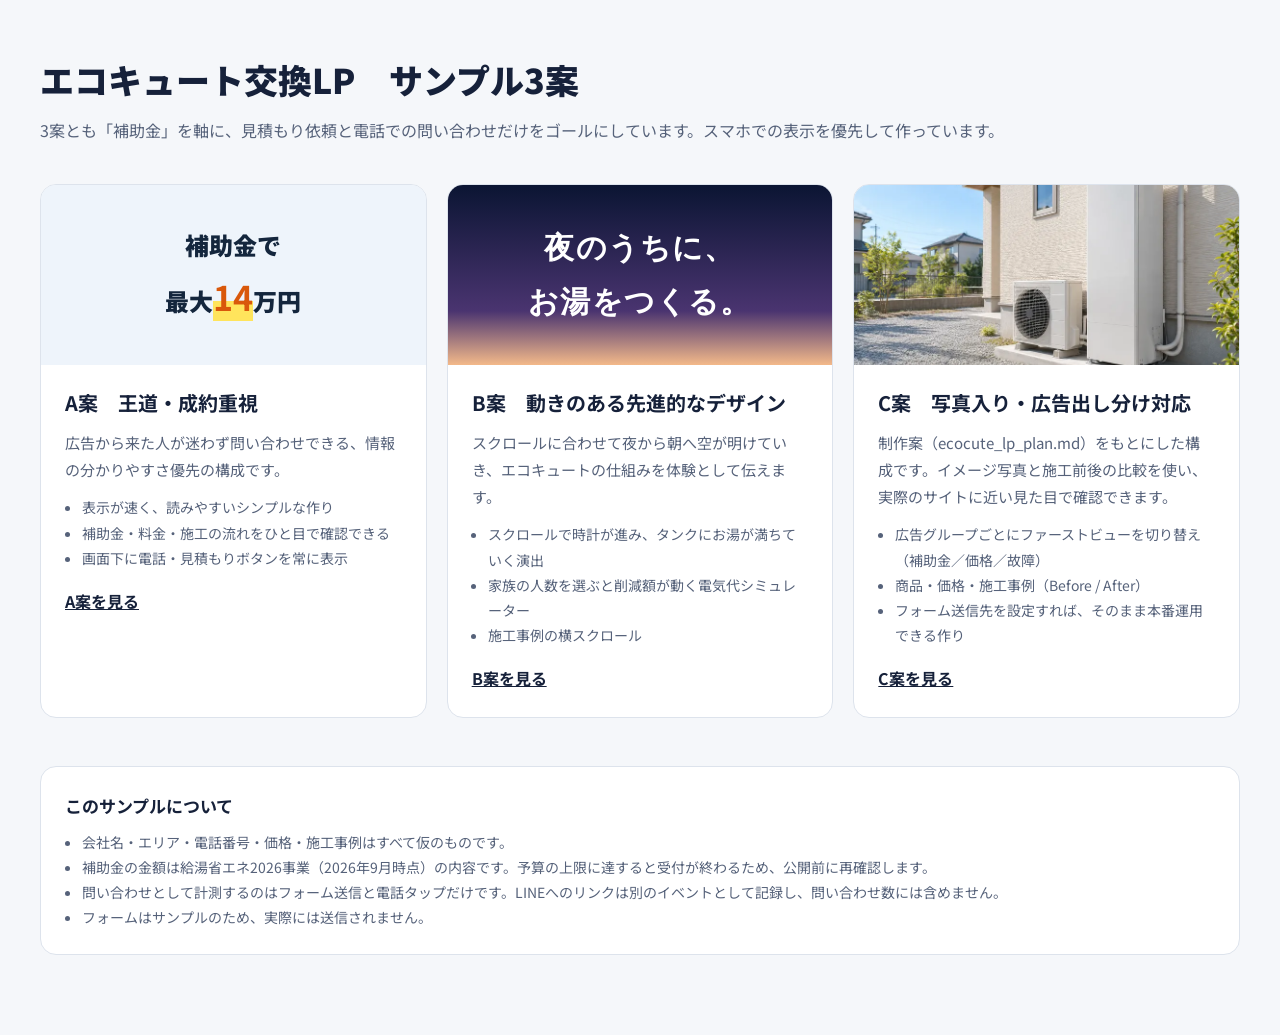
==== commit f1d8dd34: "既存LPをC案として取り込み、A・B・C 3案をまとめた main を作成 claude/kind-rubin-pywul9 のLPを c-existing/ に移し、ルートの比較ページから3案を見ら" ====
--- a/index.html
+++ b/index.html
@@ -3,7 +3,7 @@
 <head>
   <meta charset="utf-8">
   <meta name="viewport" content="width=device-width, initial-scale=1">
-  <title>エコキュートLP サンプル2案</title>
+  <title>エコキュートLP サンプル3案</title>
   <meta name="robots" content="noindex">
   <link rel="preconnect" href="https://fonts.googleapis.com">
   <link rel="preconnect" href="https://fonts.gstatic.com" crossorigin>
@@ -34,12 +34,15 @@
     .notes h2 { margin: 0 0 8px; font-size: 17px; }
     .notes ul { margin: 0; padding-left: 1.2em; color: var(--sub); }
     @media (min-width: 760px) { .plans { grid-template-columns: 1fr 1fr; } }
+    @media (min-width: 1000px) { main { width: min(1200px, 100% - 32px); } .plans { grid-template-columns: repeat(3, 1fr); } }
+    .thumb-c { padding: 0; display: block; }
+    .thumb-c img { width: 100%; height: 180px; object-fit: cover; display: block; }
   </style>
 </head>
 <body>
 <main>
-  <h1>エコキュート交換LP　サンプル2案</h1>
-  <p class="lead">どちらも「補助金」を軸に、見積もり依頼と電話での問い合わせだけをゴールにしています。スマホでの表示を優先して作っています。</p>
+  <h1>エコキュート交換LP　サンプル3案</h1>
+  <p class="lead">3案とも「補助金」を軸に、見積もり依頼と電話での問い合わせだけをゴールにしています。スマホでの表示を優先して作っています。</p>
 
   <div class="plans">
     <a class="plan" href="a-standard/">
@@ -68,6 +71,19 @@
         <span class="open">B案を見る</span>
       </div>
     </a>
+    <a class="plan" href="c-existing/">
+      <div class="thumb thumb-c"><img src="c-existing/img/hero-sp.webp" alt="" width="800" height="533"></div>
+      <div class="body">
+        <h2>C案　写真入り・広告出し分け対応</h2>
+        <p>制作案（ecocute_lp_plan.md）をもとにした構成です。イメージ写真と施工前後の比較を使い、実際のサイトに近い見た目で確認できます。</p>
+        <ul>
+          <li>広告グループごとにファーストビューを切り替え（補助金／価格／故障）</li>
+          <li>商品・価格・施工事例（Before / After）</li>
+          <li>フォーム送信先を設定すれば、そのまま本番運用できる作り</li>
+        </ul>
+        <span class="open">C案を見る</span>
+      </div>
+    </a>
   </div>
 
   <section class="notes">
